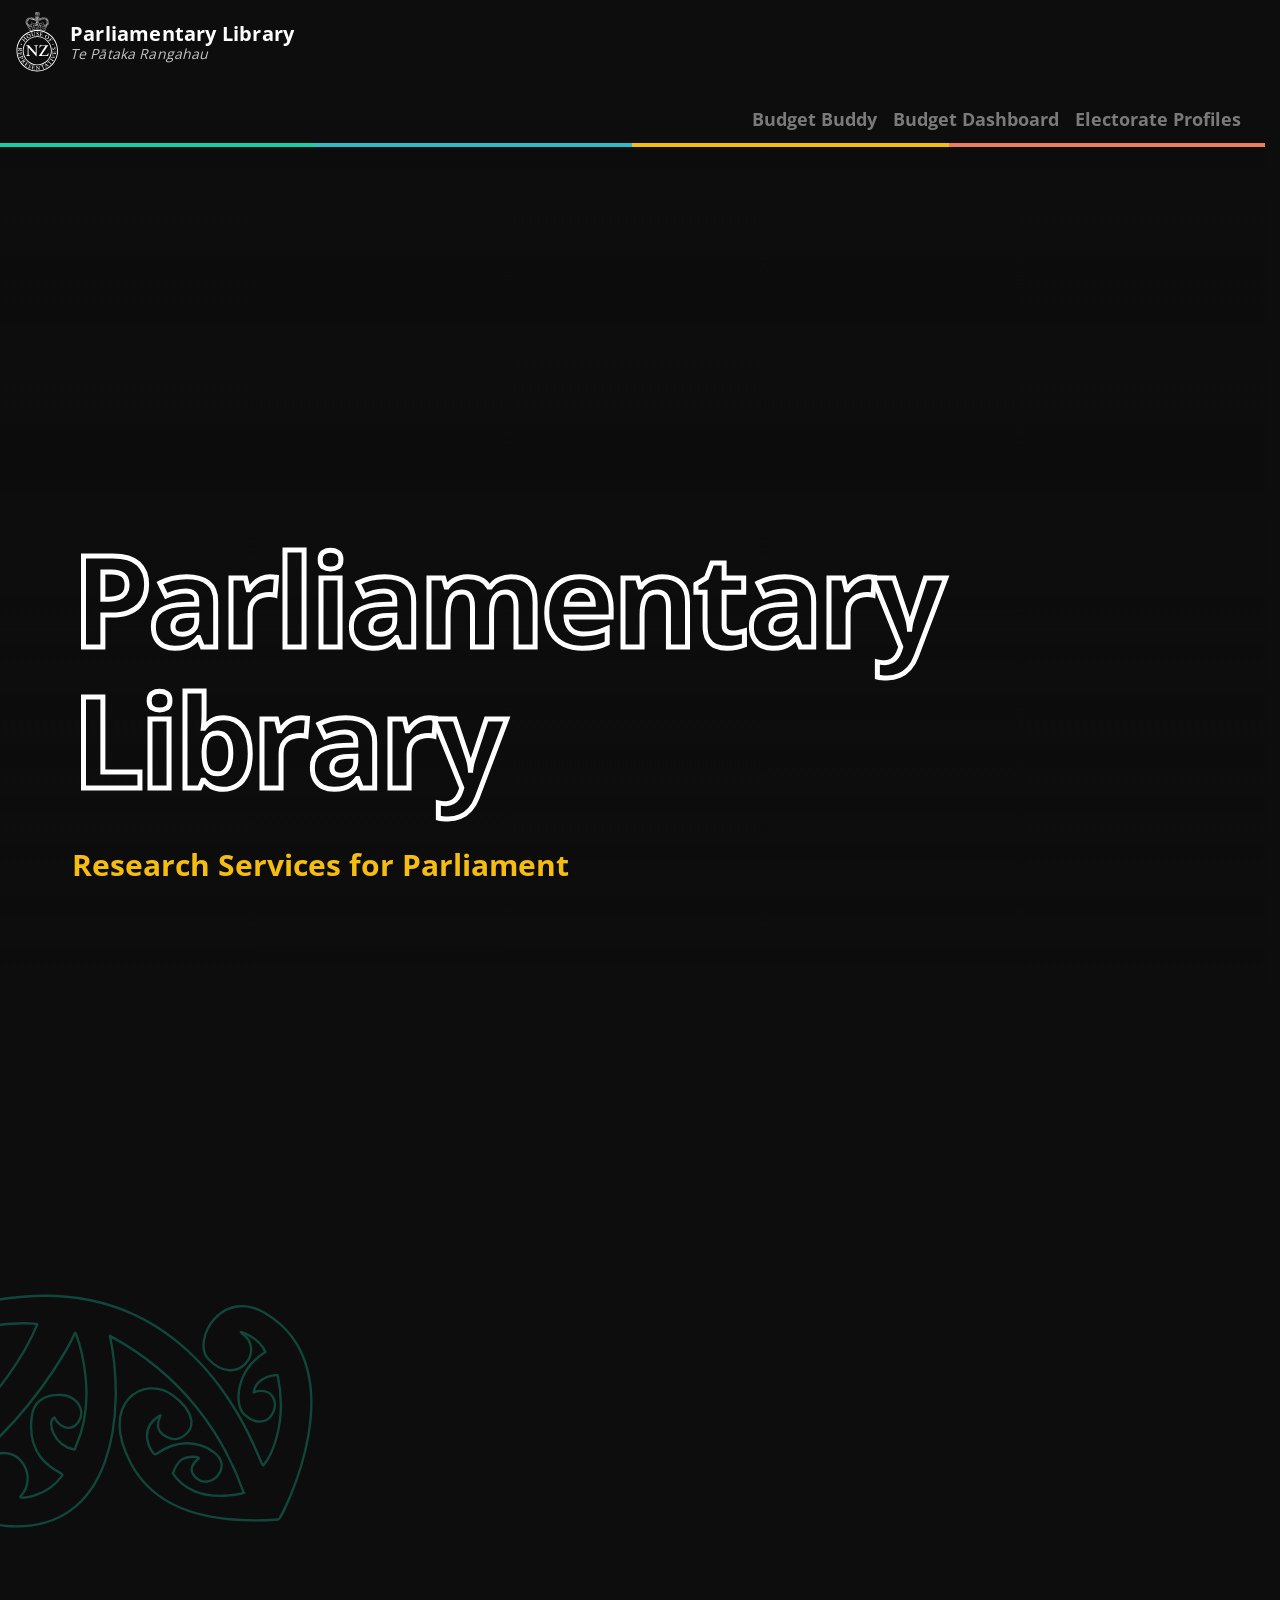
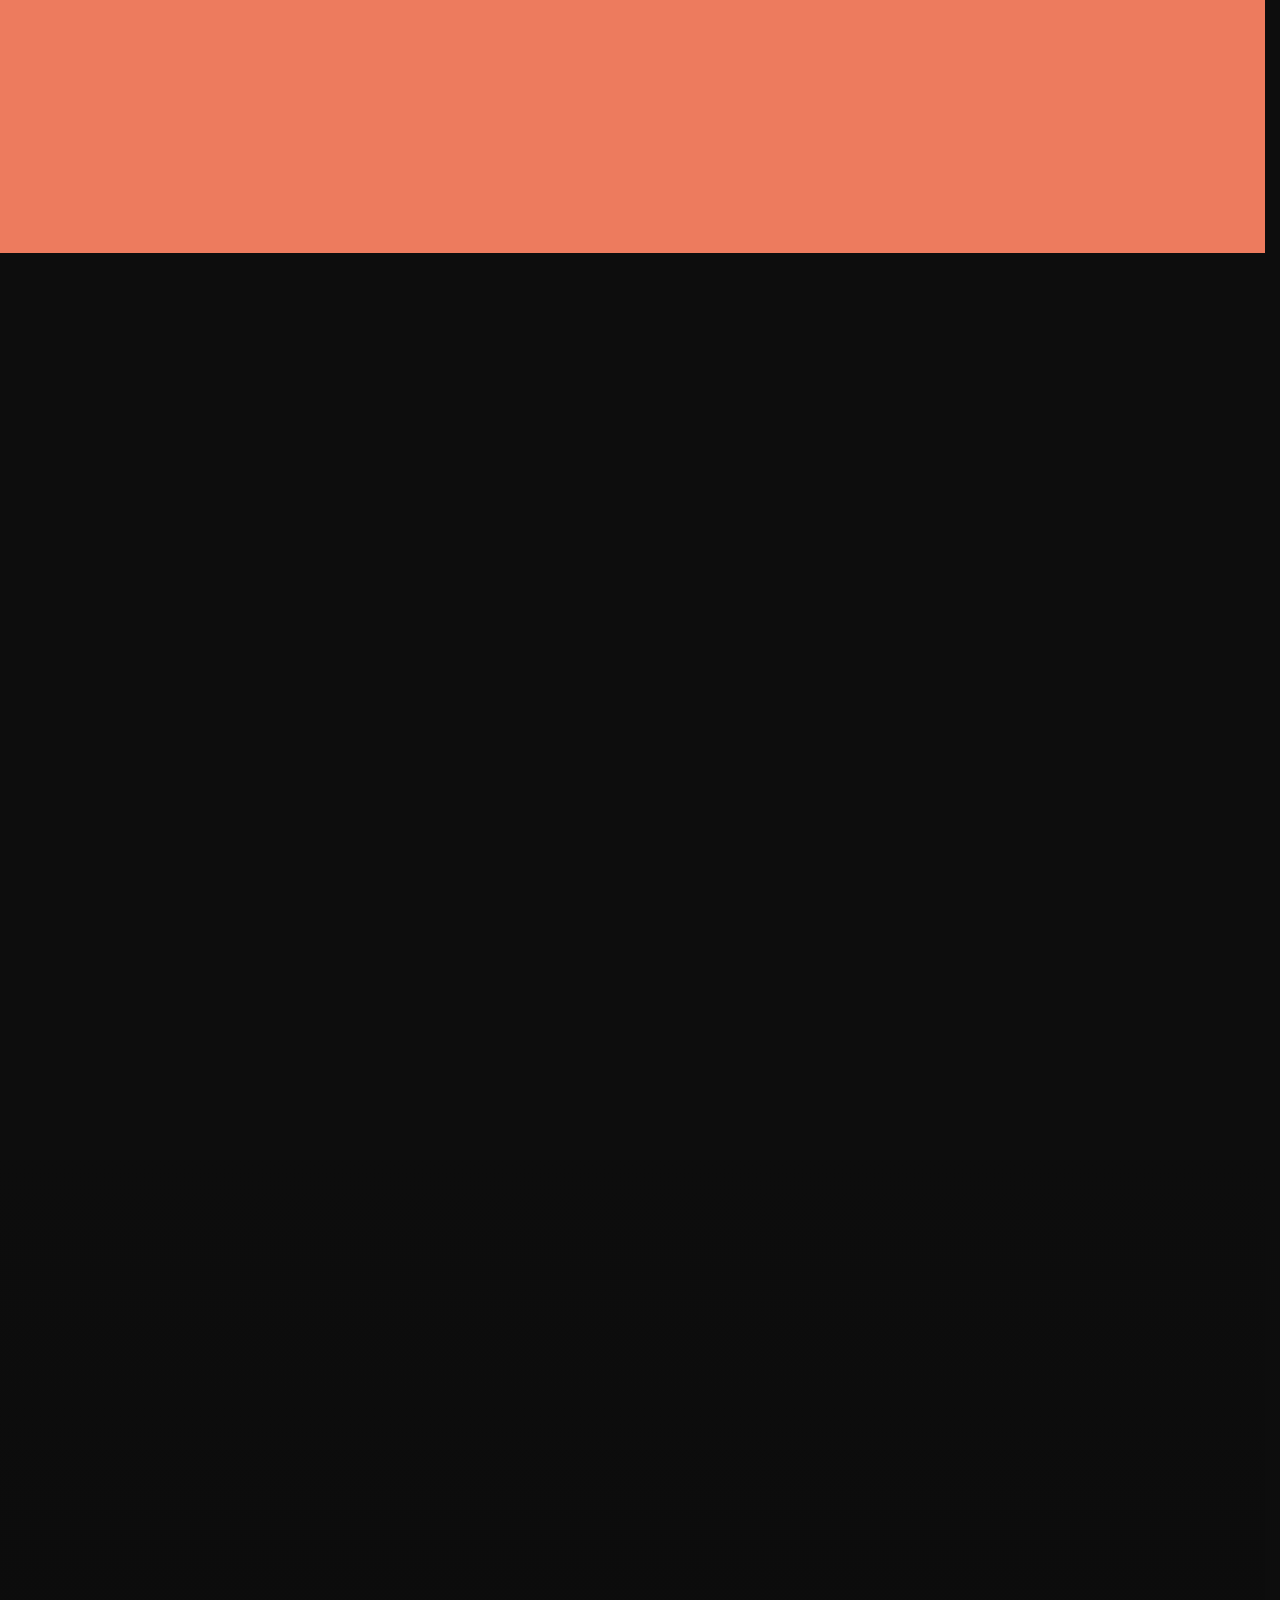
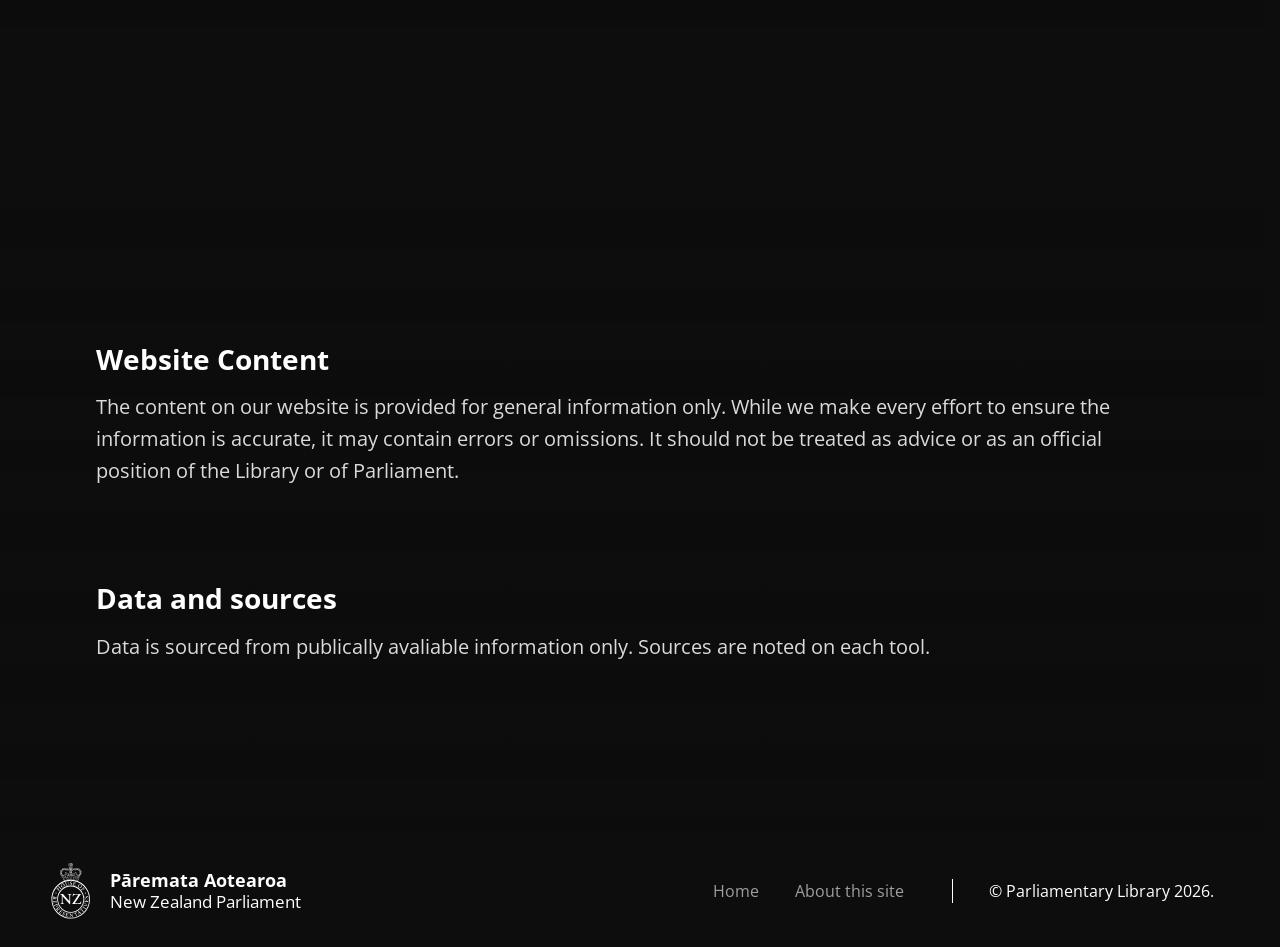
==== index.html @ 07d59f45 "Rename home.html to index.html" ====
<!DOCTYPE html>
<html lang="en">
<head>
  <meta charset="UTF-8">
  <meta name="viewport" content="width=device-width, initial-scale=1, viewport-fit=cover">
  <meta name="description" content="Home Page for the Parliamentary Library Website">
  <meta http-equiv="Content-Security-Policy"
        content=" default-src 'self';
                  img-src 'self' data: blob:;
                  style-src 'self';
                  script-src 'self';
                  object-src 'none';
                  base-uri 'self';
                  form-action 'none'">
  <title>Parliamentary Library Home</title>
  <link rel="stylesheet" href="css/font-awesome-all-min.css">
  <link rel="stylesheet" href="css/base.css">
  <link rel="stylesheet" href="css/electorate_profiles.css">
  <link rel="stylesheet" href="css/charts.css">
  <link rel="stylesheet" href="css/home.css">
</head>
<body>

<header class="site-header">
  <a class="header-left" href="index.html">
    <img src="assets/images/logo-nzp-white.svg" alt="Website Logo">
      <div class="header-brand-text">
        <span class="site-title">Parliamentary Library</span>
        <span class="site-sub-title">Te Pātaka Rangahau</span>
      </div>
  </a>

  <div class="header-panel">
<nav class="site-nav" id="top-nav" aria-label="Parliamentary Library tools">
  <button type="button" id="top-menu-btn" class="top-menu-btn" aria-expanded="false" aria-controls="top-menu-links">
    <span id="top-menu-current">Explore our tools</span>
    <i class="fa-solid fa-bars" aria-hidden="true"></i>
  </button>
  <div class="top-menu-links" id="top-menu-links">
    <a href="budget_buddy.html" class="nav-tab">Budget Buddy</a>
    <a href="budget_dashboard.html" class="nav-tab">Budget Dashboard</a>
    <a href="electorate_profiles.html" class="nav-tab">Electorate Profiles</a>
  </div>
</nav>
  </div>
</header>

<main>
  <section class="hero" id="hero-section">
    <div class="hero-background" id="hero-background"></div>
    <div class="hero-inner">
      <h1><span class="fill"><span>Parliamentary</span></span>
        <span class="fill"><span>Library</span></span></h1>
      <span class="sub">Research Services for Parliament</span>
    </div>
  </section>

  <section class="statement">
    <div class="koru-motif koru-motif-left" aria-hidden="true"></div>
    <p class="big" id="statement-text" data-fade>The Parliamentary Library is a working 
      library that provides research services for members of Parliament and parliamentary staff. 
      We also answer requests from the public for information on any aspect of Parliament.</p>
  </section>

  <section class="tools-intro" id="tools">
    <p class="lead" data-fade><span>We have created a pilot platform to share selected tools, 
                                    dashboards, maps and visualisations developed by the 
                                    Research Services Team.</span></p>
  </section>

  <div class="chapters">

    <section class="chapter accent-yellow">
      <div class="chapter-copy">
        <h2 class="chapter-title reveal">Budget<br>Dashboard</h2>
        <p class="chapter-description reveal">Explore the 2026-2027 Estimates of Appropriations, including spending by sector, individual appropriations, revenue sources, and multi-year financial trends.</p>
        <a class="chapter-link reveal" href="budget_dashboard.html">Visit page <span><i class="fa-solid fa-arrow-right-long"></i></span></a>
      </div>
      <div class="chapter-visual">
        <div class="visual-frame tilt-left-3">
          <div class="visual-tilt">
           <div class="photo-window tester-window" id="dashboard-window"></div>
            <p class="visual-caption">Estimates 2026–27</p>
            </div>
      </div>
      </section>

    <section class="chapter chapter accent-cyan">
      <div class="chapter-copy">
        <h2 class="chapter-title reveal">Budget<br>Buddy</h2>
        <p class="chapter-description reveal">A playful, interactive tool to see where the Government’s money comes from and how it is spent. </p>
        <p class="chapter-description reveal">Designed for exploration: play with the numbers to create your own Budget and 
                                              consider what it means for you. </p>
        <a class="chapter-link reveal" href="/budget_buddy.html">Visit page <span><i class="fa-solid fa-arrow-right-long"></i></span></a>
      </div>
            <div class="chapter-visual">
        <div class="visual-frame tilt-right-3" data-no-tilt>
          <div class="visual-tilt">
               <div class="photo-window budget-window">
              <span class="budget-label">Where every $100 goes:</span>
              <div class="budget-strip" id="budget-strip"></div>
              <p class="visual-caption">Budget Buddy: Spending at a glance</p>
            </div>
            
          </div>
        </div>
      </div>
    </section>

  <section class="chapter accent-coral">
      <div class="chapter-copy">
        <h2 class="chapter-title reveal">Electorate<br>Profiles</h2>
        <p class="chapter-description reveal">
         Want to learn more about the people, jobs, and lifestyles of your community?</p>
        <p class="chapter-description reveal"> Explore our electorate profiles for insights on the people, education, housing, work and 
          income of New Zealand’s seven Māori and 64 general electorates. All data is based on the 2023 Census. </p>
        <a class="chapter-link reveal" href="/electorate_profiles.html">Visit page <span><i class="fa-solid fa-arrow-right-long"></i></span></a>
      </div>
        <div class="chapter-visual">
        <div class="visual-frame tilt-left-2" data-no-tilt>
          <div class="visual-tilt">
            <div class="photo-window tester-window">
              <div class="stat-panel">
                  <h3 class="sr-only">Search for an Electorate...</h3>
                <div class="electorate-search" id="electorate-search-tester">
                  <div class="electorate-combobox" id="electorate-combobox-tester">
                    <input type="text" id="electorate-search-input-tester" class="electorate-search-input" role="combobox" aria-expanded="false" aria-autocomplete="list" aria-controls="electorate-options-list-tester" autocomplete="off" placeholder="Search general electorates…">
                    <button type="button" id="electorate-search-clear-tester" class="electorate-search-clear" aria-label="Clear search" tabindex="-1"><i class="fa-solid fa-xmark"></i></button>
                    <ul id="electorate-options-list-tester" class="electorate-options-list" role="listbox"></ul>
                  </div>
                </div>
                <br>
                <div class="stat-cards">
                  <article class="stat-card">
                    <h3 class="stat-title">Total population</h3>
                    <p class="stat-year">2023</p>
                    <p class="stat-value" data-stat="totalPopulation">–</p>
                    <p class="stat-unit">People</p>
                  </article>

                  <article class="stat-card">
                    <h3 class="stat-title">Gender status</h3>
                    <p class="stat-year">2023</p>
                    <p class="stat-value" data-stat="genderSplit">–</p>
                    <p class="stat-unit">Male / Female / Another Gender</p>
                  </article>

                  <article class="stat-card">
                    <h3 class="stat-title">Post School Qualification <br> (Level 1+)</h3>
                    <p class="stat-year">2023</p>
                    <p class="stat-value" data-stat="schoolOrHigher">–</p>
                    <p class="stat-unit">Aged 15+</p>
                  </article>
                  <article class="stat-card">
                    <h3 class="stat-title">Post School Qualification <br> (Level 4+)</h3>
                    <p class="stat-year">2023</p>
                    <p class="stat-value" data-stat="degreeOrHigher">–</p>
                    <p class="stat-unit">Aged 15+</p>
                  </article>
                </div>
                <p class="visual-caption" id="tester-caption">Demographic overview</p>
              </div>
              
            </div>
          </div>
        </div>
      </div>
    </section>

  </div>

  <section class="silhouette">
    <div class="library-silhouette" id="library-silhouette" aria-hidden="true"></div>
  </section>

  <section class="notice" id="about-site">
    <div class="note">
      <h2 class="reveal">About this site</h2>
      <br><br>
      <div class="note-columns">
        <div class="note-column reveal">
          <h3>Pilot initiative</h3>
          <p> This website is a pilot initiative of the Parliamentary Library Research Services Team, bringing together selected tools, dashboards, maps and data products.</p>
            <br>
          
          <p>Tools may be added, changed or removed as we learn what is most useful to our users. Have feedback? Let us know at <u><a href="mailto:parlinfo@parliament.govt.nz?subject=Parliament%20Library%20website%20feedback">parlinfo@parliament.govt.nz</a></u></p>
        </div>

            <div class="note-column">
        <h3>Website Content</h3>
        <p>The content on our website is provided for general information only. 
          While we make every effort to ensure the information is accurate, it may contain errors or omissions. 
          It should not be treated as advice or as an official position of the Library or of Parliament.   </p>
        </div>
        <div class="note-column">
          <h3>Data and sources</h3>
          <p>Data is sourced from publically avaliable information only. Sources are noted on each tool.</p>
        </div>
      </div>
    </div>
  </section>
</main>


<footer class="site-footer">
  <div class="site-footer-brand">
    <img src="assets/images/logo-nzp-white.svg" alt="">
    <div class="site-footer-brand-text">
      <span class="site-footer-brand-title">Pāremata Aotearoa</span>
      <span class="site-footer-brand-sub">New Zealand Parliament</span>
    </div>
  </div>
  <nav class="site-footer-nav" aria-label="Footer">
    <a href="index.html">Home</a>
    <a href="#about-site">About this site</a>
  </nav>
  <p class="site-footer-copyright">© Parliamentary Library 2026.</p>
</footer>
<script src="data/2023_combined_census_data.js"></script>
<script src="scripts/load_census_data.js"></script> 
    <script src="data/youth_budget_metadata.js" defer></script>
    <script src="data/PREFU_metadata.js" defer></script>
    <script src="data/budget_dashboard_metadata.js" defer></script>
    <script src="data/budget_data.js" defer></script>
<script src="scripts/shared_functions/utility_functions.js" defer></script>
<script src="scripts/shared_functions/csv_functions.js" defer></script>
<script src="scripts/shared_functions/treemap_creation.js" defer></script>
<script src="scripts/shared_functions/chart_creation.js" defer></script>
<script src="scripts/shared_functions/tooltips.js" defer></script>
<script src="scripts/shared_functions/budget_calculations.js" defer></script>
<script src="scripts/home.js" defer></script>
</body>
</html>
---- css/base.css ----
/*★★★★★★★★★★★★★★★★★★★★★★★★★★★★★★★★★★★★★
  SHARED DESIGN TOKENS - COLORS, FONTS, BORDERS, SPACING
 ★★★★★★★★★★★★★★★★★★★★★★★★★★★★★★★★★★★★★*/
:root {
  --cyan: #1bcba5;
  --cyan-dark: #0f705b;
  --cyan-light: #96e7d6;
  --blue: #2ebcc5;
  --blue-dark: #136166;
  --blue-light: #9fe0e4;
  --blue-pale:#beeaed;
  --yellow: #f5bc11;
  --yellow-dark: #876709;
  --yellow-light: #fae092;
  --coral: #ed7b5e;
  --coral-dark: #824434;
  --coral-light: #f7c2b5;
  --tint-filters: #eef8f9;

  --light: #ffffff;
  --dark: #0d0d0d;
  --grey-light: #f0f0f0;
  --grey-light-mid:#d6d6d6;
  --grey-mid: #acacac;
  --grey-dark: #757575;

  --error: #a03216;

  --font-sans: "Open Sans", Arial, sans-serif;
  --font-serif: Georgia, "Times New Roman", serif;
  --font-mono: "Courier Prime", monospace;

  --font-sans-heading-2: 3.75rem;
  --font-sans-heading-3: 3rem;
  --font-sans-heading-4: 2.125rem;
  --font-sans-heading-5: 1.5rem;
  --font-sans-heading-6: 1.25rem;
  --font-sans-body-large: 1rem;
  --font-sans-body-small: 0.875rem;
  --font-sans-caption: 0.75rem;

  --graph-font-size: 16px;

  --border-style: 1px solid rgba(13, 13, 13, 0.14);
  --border-style-strong: 1px solid rgba(13, 13, 13, 0.28);
  --parliament-gradient: linear-gradient(to right, var(--cyan) 0% 25%, var(--blue) 25% 50%, var(--yellow) 50% 75%, var(--coral) 75% 100%) 1;
  
  --gutter-padding: 16px;

  --silhouette-url: url("../images/library_silhouette.svg");
    
  box-sizing:border-box;
    padding-top:env(safe-area-inset-top,0px);
    padding-bottom:env(safe-area-inset-bottom,0px)
}

/*★★★★★★★★★★★★★★★★★★★★★★★★★★★★★★★★★★★★★
  FONTS
 ★★★★★★★★★★★★★★★★★★★★★★★★★★★★★★★★★★★★★*/
@font-face {
  font-family: 'Open Sans';
  font-style: normal;
  font-weight: 400;
  font-display: swap;
  src: url('../assets/fonts/open-sans-latin-400-normal.woff2') format('woff2');
  unicode-range:
    U+0000-00FF, U+0131, U+0152-0153, U+02BB-02BC, U+02C6, U+02DA, U+02DC, U+0304, U+0308, U+0329,
    U+2000-206F, U+20AC, U+2122, U+2191, U+2193, U+2212, U+2215, U+FEFF, U+FFFD;
}
@font-face {
  font-family: 'Open Sans';
  font-style: normal;
  font-weight: 400;
  font-display: swap;
  src: url('../assets/fonts/open-sans-latin-ext-400-normal.woff2') format('woff2');
  unicode-range:
    U+0100-02BA, U+02BD-02C5, U+02C7-02CC, U+02CE-02D7, U+02DD-02FF, U+1D00-1DBF, U+1E00-1E9F, U+1EF2-1EFF,
    U+2020, U+20A0-20AB, U+20AD-20C0, U+2113, U+2C60-2C7F, U+A720-A7FF;
}
@font-face {
  font-family: 'Open Sans';
  font-style: normal;
  font-weight: 700;
  font-display: swap;
  src: url('../assets/fonts/open-sans-latin-700-normal.woff2') format('woff2');
  unicode-range:
    U+0000-00FF, U+0131, U+0152-0153, U+02BB-02BC, U+02C6, U+02DA, U+02DC, U+0304, U+0308, U+0329,
    U+2000-206F, U+20AC, U+2122, U+2191, U+2193, U+2212, U+2215, U+FEFF, U+FFFD;
}
@font-face {
  font-family: 'Open Sans';
  font-style: normal;
  font-weight: 700;
  font-display: swap;
  src: url('../assets/fonts/open-sans-latin-ext-700-normal.woff2') format('woff2');
  unicode-range:
    U+0100-02BA, U+02BD-02C5, U+02C7-02CC, U+02CE-02D7, U+02DD-02FF, U+1D00-1DBF, U+1E00-1E9F, U+1EF2-1EFF,
    U+2020, U+20A0-20AB, U+20AD-20C0, U+2113, U+2C60-2C7F, U+A720-A7FF;
}


/*★★★★★★★★★★★★★★★★★★★★★★★★★★★★★★★★★★★★★
  BASE: RESETS, HTML, BODY, MAIN, H1, H2, H3, HIDDEN, FOCUS, TOOLTIPS
 ★★★★★★★★★★★★★★★★★★★★★★★★★★★★★★★★★★★★★*/
*,
*::before,
*::after {
  box-sizing: border-box;
}

html {
  -webkit-text-size-adjust: 100%;
  scroll-padding-top: 1rem;
  scrollbar-gutter: stable;
}

body {
  margin: 0;
  font-family: var(--font-sans);
  font-size: var(--font-sans-body-large);
  background: var(--light);
  color: var(--dark);
  line-height: 1.5;
  overflow-x: hidden;
  -webkit-font-smoothing: antialiased;
  display: flex;
  flex-direction: column;
  min-height: 100vh;
  min-height: 100dvh;
}


main {
  flex: 1 0 auto;
  padding-bottom: 120px;
  display: block;
}

h1 {
  font-size: var(--font-sans-heading-4);
  line-height: 1.25;
  margin: 0 0 0.75rem;
  font-weight: 700;
  max-width: 30ch;
}

h2 {
  font-size: var(--font-sans-heading-5);
  line-height: 1.33;
  margin: 0 0 0.75rem;
}
h3 {
  font-size: var(--font-sans-heading-6);
  line-height: 1.4;
  margin: 1.25rem 0 0.4rem;
}

p {
  margin: 0 0 0.75rem;
}
a {
  color: inherit;
  text-underline-offset: 0.15em;
}


:focus-visible {
  outline: 2px solid var(--blue-dark);
  outline-offset: 2px;
  box-shadow: 0 0 0 6px var(--light);
}

.wrap {
  max-width: 76rem;
  margin: 0 auto;
  padding: 0 var(--gutter-padding);
}

.tooltip {
  position: absolute;
  z-index: 50;
  max-width: 18rem;
  background: var(--dark);
  color: var(--light);
  font-size: var(--font-sans-body-small);
  line-height: 1.35;
  padding: 0.4rem 0.6rem;
  pointer-events: none;
}

.is-hidden { 
  display: none; 
}

[hidden] {
  display: none !important;
}


/*★★★★★★★★★★★★★★★★★★★★★★★★★★★★★★★★★★★★★
  SITE HEADER, LOGO, TITLE, TOP NAV 
 ★★★★★★★★★★★★★★★★★★★★★★★★★★★★★★★★★★★★★*/
.site-header {
  position: sticky;
  top: 0;
  z-index: 1000;
  display: flex;
  align-items: center;
  justify-content: space-between;
  flex-wrap: wrap;
  gap: 10px;
  padding:16px 16px;
  background: var(--dark);
  border-bottom: 4px solid transparent;
  border-image: var(--parliament-gradient) 1;
}


.header-left {
  display: flex;
  align-items: center;
  gap: 16px;
}

.header-panel {
  display: flex;
  flex-direction: column;
  align-items: flex-end;
  align-self: flex-end;
  gap: 0px;
}

.header-brand {
  display: flex;
  align-items: center;
  gap: 10px;
}

.header-brand-text {
  display: flex;
  flex-direction: column;
  line-height: 1.2;
}

.header-panel .header-brand-text {
  text-align: right;
}

.site-header img {
  display: block;
  max-height: 60px;
  width: auto;
  padding-right: 0;
}

.site-title {
  font-family: var(--font-sans);
  font-size: 20px;
  font-weight: 700;
  letter-spacing: 0.01em;
  color: var(--light);
}

.site-sub-title {
  font-family: var(--font-sans);
  font-size: 16px;
  font-weight: 400;
  font-style: italic;
  letter-spacing: 0.01em;
  color: var(--light);
  opacity: 0.75;
}

/* Scope the main navigation rules to the header */
.site-header .site-nav {
  display: flex;
  justify-content: flex-end;
  padding-top: 4px;
}


.site-nav ul {
  display: flex;
  flex-wrap: wrap;
  justify-content: flex-end;
  gap: 2px;
  margin: 0;
  padding: 0;
  list-style: none;
}

.site-nav button {
  appearance: none;
  font: inherit;
  cursor: pointer;
}


.site-header .site-nav :is(a, button) {
  display: inline-block;
  padding: 6px 10px;
  color: rgba(255, 255, 255, 0.45);
  background: transparent;
  border: 0;
  border-bottom: 4px solid transparent;
  text-decoration: none;
  font-size: var(--font-sans-heading-6);
  font-weight: 700;
  white-space: nowrap;
}


.site-header .site-nav :is(a, button):hover {
  color: var(--light);
  background-color: rgba(255, 255, 255, 0.05);
}

.site-header .site-nav :is(a, button).is-active {
  color: var(--light);
  background-color: var(--dark);
}

.site-nav :is(a, button)[aria-current],
.site-nav :is(a, button).active,
.site-nav :is(a, button).is-active,
.site-nav li.active > :is(a, button),
.site-nav li.is-active > :is(a, button) {
  position: relative;
  z-index: 1;
  overflow: visible;
  color: var(--light);
  background-color: var(--dark);
  border-bottom: 0;
}
.site-nav :is(a, button)[aria-current]::after,
.site-nav :is(a, button).active::after,
.site-nav :is(a, button).is-active::after,
.site-nav li.active > :is(a, button)::after,
.site-nav li.is-active > :is(a, button)::after {
  content: "";
  position: absolute;
  right: 0;
  bottom: -4px;
  left: 0;
  height: 4px;
  background-color: var(--dark);
}

.sub-header :is(a, button)[aria-current="page"]::after,
.sub-header :is(a, button).active::after,
.sub-header :is(a, button).is-active::after,
.sub-header li.active > :is(a, button)::after,
.sub-header li.is-active > :is(a, button)::after {
  content: "";
  position: absolute;
  right: 0;
  bottom: 0;
  left: 0;
  height: 4px;
  background: var(--parliament-gradient);
}




@media (prefers-reduced-motion: reduce) {
  .site-nav .nav-tab {
    transition: none;
  }
}

/*★★★★★★★★★★★★★★★★★★★★★★★★★★★★★★★★★★★★★
  TOP NAV - MOBILE MENU CONTROL
 ★★★★★★★★★★★★★★★★★★★★★★★★★★★★★★★★★★★★★*/
.menu-btn {
  display: none;
}

.top-menu-btn {
  display: none;
}

.top-menu-links {
  display: contents;
}

.site-header #top-nav .top-menu-btn {
  display: none;
}

/*★★★★★★★★★★★★★★★★★★★★★★★★★★★★★★★★★★★★★
  PAGE SUB-NAV - PERSISTENT SECONDARY NAVIGATION
 ★★★★★★★★★★★★★★★★★★★★★★★★★★★★★★★★★★★★★*/
.sub-header {
  position: sticky;
  top: var(--site-header-height, 117px);
  z-index: 1000;
  display: flex;
  justify-content: flex-end;
  width: 100%;
  padding: 0 20px;
  background-color: var(--dark);
  color: var(--light);
}

.sub-header ul {
  display: flex;
  flex-wrap: nowrap;
  justify-content: flex-end;
  gap: 2px;
  width: auto;
  margin: 0;
  padding: 0;
  list-style: none;
}

.sub-header li {
  flex: 0 0 auto;
}

.sub-header li > :is(a, button) {
  display: block;
  padding: 11px 13px 12px;
  color: rgba(255, 255, 255, 0.6);
  background: transparent;
  font-size: var(--font-sans-heading-6);
  font-family: var(--font-sans);
  border: 0;
  border-bottom: 4px solid transparent;
  text-align: left;
  text-decoration: none;
  white-space: nowrap;
}

.sub-header li > :is(a, button):hover {
  color: var(--light);
  background-color: rgba(255, 255, 255, 0.05);
}

.sub-header :is(a, button)[aria-current],
.sub-header :is(a, button).active,
.sub-header :is(a, button).is-active,
.sub-header li.active > :is(a, button),
.sub-header li.is-active > :is(a, button) {
  color: var(--light);
  /* background-color: rgba(255, 255, 255, 0.12); */
  border-bottom: 4px solid transparent;
  border-image: var(--parliament-gradient) 1;
}

.sub-header .site-nav a {
  color: rgba(255, 255, 255, 0.45);
  background: transparent;
}

.sub-header .site-nav a:hover {
  color: rgba(255, 255, 255, 0.75);
}

.sub-header .site-nav a[aria-current="page"],
.sub-header .site-nav a.active,
.sub-header .site-nav a.is-active {
  color: var(--light);
}

@media (prefers-reduced-motion: reduce) {
  .site-nav :is(a, button) {
    transition: none;
  }
}

/*★★★★★★★★★★★★★★★★★★★★★★★★★★★★★★★★★★★★★
  PAGE SUB-NAV - FULL ROW OR CONDENSED MENU
  utility_functions.js adds is-condensed when the tabs do not fit.
  !important is used so older page-specific rules cannot hide the nav.
 ★★★★★★★★★★★★★★★★★★★★★★★★★★★★★★★★★★★★★*/

/* Full row: tabs always visible, no menu button */
.sub-header:not(.is-condensed) #site-nav {
  display: block !important;
}

.sub-header:not(.is-condensed) .menu-btn {
  display: none !important;
}

/* Condensed: button visible, tab list hidden until opened */
.sub-header.is-condensed .menu-btn {
  display: flex !important;
  justify-content: space-between;
  align-items: center;
  width: 100%;
  padding: 0.9rem var(--gutter-padding);
  background: var(--dark);
  color: var(--light);
  border: 0;
  border-radius: 0;
  font: inherit;
  font-size: 1.1rem;
  cursor: pointer;
}

.sub-header.is-condensed #site-nav {
  display: none !important;
  width: 100%;
}

.sub-header.is-condensed #site-nav.open,
.sub-header.is-condensed #site-nav.is-open {
  display: block !important;
}

.sub-header.is-condensed #site-nav ul {
  flex-direction: column;
  align-items: stretch;
  padding-bottom: 0.5rem;
}

.sub-header.is-condensed #site-nav li > a {
  padding: 14px var(--gutter-padding);
  font-size: 16px;
}

.sub-header.is-condensed .header-inner {
  padding: 0;
}

/* Full row between phone and large desktop: centre the tabs */
@media (min-width: 641px) and (max-width: 1366px) {
  .sub-header:not(.is-condensed) .header-inner {
    justify-content: center;
  }

  .sub-header:not(.is-condensed) #site-nav ul {
    justify-content: center;
  }
}


/*★★★★★★★★★★★★★★★★★★★★★★★★★★★★★★★★★★★★★
  PAGE HEADER - TITLE AND INTRO TEXT BELOW THE NAVIGATION
★★★★★★★★★★★★★★★★★★★★★★★★★★★★★★★★★★★★★*/
.header-inner {
  display: flex;
  align-items: center;
  justify-content: space-between;
  flex-wrap: wrap;
  gap: 0.5rem 1rem;
  min-height: 84px;
}

.page-header {
  background-color: var(--dark);
  color: var(--light);
  width: 100%;
  padding: 30px 20% 30px;
  margin-top: -30px;
}

/* image as home button */
.header-left {
  text-decoration: none;
  color: inherit;
}

.lede {
  font-size: var(--font-sans-heading-6);
  line-height: 1.6;
  color: var(--grey-dark);
}



/*★★★★★★★★★★★★★★★★★★★★★★★★★★★★★★★★★★★★★
  PAGE CONTENT DIVS AND LAYOUT
 ★★★★★★★★★★★★★★★★★★★★★★★★★★★★★★★★★★★★★*/
.page-content {
  width: 100%;
  max-width: 1040px;
  margin: 0 auto;
  padding: 36px 24px 72px;
}

.sr-only {
  position: static;
  width: auto;
  height: auto;
  overflow: visible;
  clip: auto;
  display: block;
  font-size: 16px;
  font-weight: 700;
  color: var(--dark);
  margin-bottom: 6px;
}

/*★★★★★★★★★★★★★★★★★★★★★★★★★★★★★★★★★★★★★
  LEFT SIDE NAVIGATION- USED ON BUDGET GLOSSARY, & ELECTORATE PROFILES
 ★★★★★★★★★★★★★★★★★★★★★★★★★★★★★★★★★★★★★*/
/* Sidebar tab nav (Demographics / Household / Work) */
.information-nav {
  display: flex;
  flex-direction: column;
  align-items: stretch;
  gap: 16px;
  flex: 0 0 220px;
  padding-top: 80px;
  position: sticky;
  top: var(--sticky-stack-height, 165px);
}

.information-nav a.nav-tab {
  display: block;
  text-decoration: none;
}

.information-nav .nav-tab {
  font-family: var(--font-sans);
  font-size: 18px;
  font-weight: 700;
  color: var(--grey-dark);
  background: none;
  border: none;
  border-left: 3px solid transparent;
  text-align: left;
  padding: 10px 14px 10px 18px;
  cursor: pointer;
  transition: color 0.15s ease, border-color 0.15s ease, background-color 0.15s ease;
}

.information-nav .nav-tab:hover {
  color: var(--dark);
  background: rgba(27, 203, 165, 0.08);
}

.information-nav .nav-tab.is-active {
  color: var(--dark);
  border-left-color: var(--cyan);
  background: rgba(27, 203, 165, 0.08);
}

@media (prefers-reduced-motion: reduce) {
  .information-nav .nav-tab {
    transition: none;
  }
}


/*★★★★★★★★★★★★★★★★★★★★★★★★★★★★★★★★★★★★★
   BUTTONS 
 ★★★★★★★★★★★★★★★★★★★★★★★★★★★★★★★★★★★★★*/
button,input {
  font: inherit;
  color: inherit;
}

.btn, .btn-small, .btn-step, .btn-pm {
  display: inline-flex;
  align-items: center;
  justify-content: center;
  gap: 0.4rem;
  border: 2px solid var(--dark);
  border-radius: 0;
  background: var(--light);
  color: var(--dark);
  font-weight: 700;
  text-decoration: none;
  cursor: pointer;
  user-select: none;
  -webkit-user-select: none;
}

.btn {
  min-height: 44px;
  padding: 0.5rem 1.1rem;
}
.btn-small {
  min-height: 36px;
  padding: 0.25rem 0.75rem;
  font-size: var(--font-sans-body-small);
}
.item-action-bar #close {
  margin-left: auto;
}

#close, #copylink {
  min-height: 44px;
  gap: 0.75rem;
}


#close.btn-small, #copylink.btn-small {
  background: var(--dark);
  color: var(--light);
}

#close.btn-small:hover, #copylink.btn-small:hover {
  background: var(--c);
}

.btn-primary {
  background: var(--dark);
  color: var(--light);
}
.btn:hover, .btn-small:hover, .btn-step:hover, .btn-pm:hover {
  background: #f7f7f7;
}

.btn-primary:hover {
  background: var(--dark);
}

.btn-step {
  min-height: 52px;
  min-width: 7.5rem;
  padding: 0.5rem 1rem;
  font-size: var(--font-sans-body-large);
  touch-action: manipulation;
}

.btn-pm {
  width: 42px;
  height: 42px;
  font-size: 1.15rem;
  touch-action: manipulation;
}
.btn-pm + .btn-pm {
  border-left-width: 0;
}
button:disabled {
  opacity: 0.4;
  cursor: not-allowed;
}
.button-row {
  display: flex;
  flex-wrap: wrap;
  gap: 0.5rem;
}
.link-btn {
  border: 0;
  background: none;
  padding: 0.2rem 0;
  text-align: left;
  text-decoration: underline;
  cursor: pointer;
  min-height: 32px;
}

.seg {
  display: inline-block;
  margin-right: 1.5rem;
  border: 0;
  padding: 0;
}
.seg label {
  display: inline-block;
  margin: 0;
}
.seg label + label {
  margin-left: 0.35rem;
}
.seg input {
  position: absolute;
  opacity: 0;
  width: 1px;
  height: 1px;
}
.seg span {
  display: inline-block;
  border: 2px solid var(--dark);
  padding: 0.4rem 0.8rem;
  font-weight: 700;
  background: var(--light);
  cursor: pointer;
  min-height: 40px;
}
.seg input:checked + span {
  background: var(--dark);
  color: var(--light);
}
.seg input:focus-visible + span {
  outline: 3px solid var(--dark);
  outline-offset: 2px;
}
.seg-small {
  margin-right: 0;
}
.seg-small span {
  min-height: 34px;
  padding: 0.3rem 0.65rem;
  font-size: var(--font-sans-body-small);
}
.seg-dark span {
  background: transparent;
  color: var(--light);
  border-color: var(--light);
}
.seg-dark input:checked + span {
  background: var(--light);
  color: var(--dark);
}
.seg-dark input:focus-visible + span {
  outline-color: var(--light);
}

/*★★★★★★★★★★★★★★★★★★★★★★★★★★★★★★★★★★★★★
   FILTERS
★★★★★★★★★★★★★★★★★★★★★★★★★★★★★★★★★★★★★*/
.filters {
  align-items: end;
  background: var(--tint-filters);
  border-top: 4px solid var(--blue-dark);
  padding: 1rem;
  margin-bottom: 1rem;
  font-size: var(--font-sans-body-small);
  font-weight: 700;
}
.filters .filter-wide {
  grid-column: span 2;
}
.filters input,
.filters select {
  font-weight: 400;
  font-size: var(--font-sans-body-large);
}
.filters .check {
  min-height: 44px;
}

.filters .seg legend {
  float: none;
  width: 100%;
  margin: 0 0 0.25rem;
}
.filter-actions {
  display: flex;
  align-items: center;
  min-height: 44px;
}


/*★★★★★★★★★★★★★★★★★★★★★★★★★★★★★★★★★★★★★
   MULTI COLOUR CARD LIKE STATISTCS 
 ★★★★★★★★★★★★★★★★★★★★★★★★★★★★★★★★★★★★★*/
.stat-panel.is-hidden {
  display: none;
}

.stat-cards {
  display: grid;
  grid-template-columns: repeat(4, 1fr);
  gap: 0;
  margin-bottom: 36px;
}

.stat-card {
  position: relative;
  display: flex;
  flex-direction: column;
  background: var(--light);
  border-top: 3px solid var(--cyan);
  border-bottom: 3px solid var(--cyan);
  padding: 18px 20px;
}

/* Cycle stat-card accent colour every 4 cards */
.stat-cards .stat-card:nth-child(4n + 2) {
  border-top-color: var(--blue);
  border-bottom-color: var(--blue);
}

.stat-cards .stat-card:nth-child(4n + 3) {
  border-top-color: var(--yellow);
  border-bottom-color: var(--yellow);
}

.stat-cards .stat-card:nth-child(4n + 4) {
  border-top-color: var(--coral);
  border-bottom-color: var(--coral);
}

.stat-title {
  margin: 0;
  font-family: var(--font-sans);
  font-size: 18px;
  font-weight: 700;
  letter-spacing: 0.01em;
  line-height: 1.35;
}

.stat-year {
  display: block;
  margin: 6px 0 14px;
  font-size: 14px;
  font-weight: 600;
  letter-spacing: 0.08em;
  text-transform: uppercase;
  color: var(--grey-dark);
}

.stat-value {
  margin: auto 0 0;
  font-family: var(--font-mono);
  font-size: 30px;
  font-weight: 700;
  color: var(--dark);
  font-variant-numeric: lining-nums;
}

.stat-unit {
  margin: 4px 0 0;
  font-size: 14px;
  font-family: var(--font-sans);
  letter-spacing: 0.03em;
  color: var(--grey-dark);
  min-height: 2lh;
}

/*★★★★★★★★★★★★★★★★★★★★★★★★★★★★★★★★★★★★★
  POPUP
 ★★★★★★★★★★★★★★★★★★★★★★★★★★★★★★★★★★★★★*/
dialog#pop {
  width: min(36rem, calc(100% - 2 * var(--gutter-padding)));
  max-height: 86vh;
  padding: 0;
  border: 2px solid var(--dark);
  border-top: 6px solid var(--c, var(--dark));
  border-radius: 0;
  background: var(--light);
  color: var(--dark);
}
dialog#pop::backdrop {
  background: rgba(13, 13, 13, 0.55);
}
.pop-inner {
  padding: 1.25rem 1.4rem 1.4rem;
  overflow: auto;
  max-height: calc(86vh - 8px);
}
.pop-head {
  display: flex;
  justify-content: space-between;
  align-items: flex-start;
  gap: 1rem;
  margin-bottom: 0.75rem;
}
.pop-head h2 {
  margin: 0;
}
.pop-kicker {
  margin: 0 0 0.15rem;
  font-size: var(--font-sans-body-small);
  font-weight: 700;
  color: var(--grey-dark);
}
.pop-kicker:empty {
  display: none;
}
.pop-body ul {
  padding-left: 1.2rem;
}
.pop-facts {
  display: grid;
  grid-template-columns: repeat(3, 1fr);
  border: 1px solid var(--grey-light-mid);
  margin: 0.75rem 0 1rem;
}
.pop-facts > div {
  padding: 0.5rem 0.65rem;
  border-left: 1px solid var(--grey-light-mid);
}
.pop-facts > div:first-child {
  border-left: 0;
}
.pop-facts span {
  display: block;
  font-size: var(--font-sans-caption);
  color: var(--grey-dark);
  font-weight: 700;
}
.pop-facts strong {
  font-size: var(--font-sans-heading-6);
}
.pop-actions {
  display: flex;
  flex-wrap: wrap;
  gap: 0.5rem;
  margin-top: 1rem;
}
.pop-actions:empty {
  display: none;
}
.pop-steps {
  padding-left: 1.3rem;
}
.pop-steps li {
  margin-bottom: 0.5rem;
}
.share-url input {
  max-width: none;
  font-size: var(--font-sans-body-small);
}
.pop-change-list {
  list-style: none;
  padding: 0;
  margin: 0 0 1rem;
}
.pop-change-list li {
  display: flex;
  justify-content: space-between;
  gap: 1rem;
  padding: 0.4rem 0;
  border-bottom: 1px solid var(--grey-light-mid);
  max-width: none;
}
.pop-change-list li span:last-child {
  font-variant-numeric: tabular-nums;
  white-space: nowrap;
  font-weight: 700;
}

.source {
  font-size: var(--font-sans-body-small);
  color: var(--grey-dark);
  margin: 0.75rem 0 0;
}

dialog#pop[open] {
  animation: popIn 0.22s ease-out;
}
dialog#pop[open]::backdrop {
  animation: fadeIn 0.22s ease-out;
}
@keyframes popIn {
  from {
    opacity: 0;
    transform: translateY(10px) scale(0.98);
  }
}

/*popup button look*/
.info {
  display: inline-grid;
  place-items: center;
  width: 1.35rem;
  height: 1.35rem;
  padding: 0;
  border: 2px solid var(--dark);
  border-radius: 0;
  background: var(--light);
  font: 700 0.75rem/1 var(--font-sans);
  cursor: pointer;
  vertical-align: 0.1em;
  margin-left: 0.2rem;
}
.info:hover {
  background: var(--blue-pale);
}





/*★★★★★★★★★★★★★★★★★★★★★★★★★★★★★★★★★★★★★
  FOOTER
 ★★★★★★★★★★★★★★★★★★★★★★★★★★★★★★★★★★★★★*/
.footer-silhouette {
  height: 120px;
  margin-bottom: -1px;
  background: var(--dark);
  -webkit-mask: var(--silhouette-url) center bottom / 100% 100% no-repeat;
  mask: var(--silhouette-url) center bottom / 100% 100% no-repeat;
  pointer-events: none;
}

.footer-silhouette-overlay {
  position: relative;
  z-index: 2;
  margin-top: -120px;
}

footer.site-footer {
  display: flex;
  align-items: center;
  justify-content: space-between;
  flex-wrap: wrap;
  gap: 24px 48px;
  padding: 28px clamp(24px, 4vw, 56px);
  background: var(--dark);
  color: var(--light);
  text-align: left;
}

.site-footer-brand {
  display: flex;
  align-items: center;
  gap: 20px;
}

.site-footer-brand img {
  height: 56px;
  width: auto;
}

.site-footer-brand-text {
  display: flex;
  flex-direction: column;
  line-height: 1.25;
}

.site-footer-brand-title {
  font-size: 18px;
  font-weight: 700;
}

.site-footer-brand-sub {
  font-size: 17px;
}

.site-footer-nav {
  display: flex;
  flex-wrap: wrap;
  gap: 8px 36px;
  margin-left: auto;
}

.site-footer-nav a {
  color: rgba(255, 255, 255, 0.6);
  font-size: 16px;
  text-decoration: none;
  transition: color 0.2s ease;
}

.site-footer-nav a:hover,
.site-footer-nav a:focus-visible {
  color: var(--light);
}

.site-footer-copyright {
  margin: 0;
  padding-left: 36px;
  border-left: 1px solid var(--light);
  font-size: 16px;
}

.footer-silhouette,
footer.site-footer {
  flex-shrink: 0;
}


/*★★★★★★★★★★★★★★★★★★★★★★★★★★★★★★★★★★★★★
   RESPONSIVE OVERRIDES
 ★★★★★★★★★★★★★★★★★★★★★★★★★★★★★★★★★★★★★*/
 /*PHONE VIEW, tested on */
@media (max-width: 640px) {

  .page-content {
    max-width: 640px;
    padding: 24px 16px 56px;
  }

  .site-header {
    padding: 12px 16px 0;
    gap: 8px 12px;
  }

  .header-panel {
    display: contents;
  }

  .site-header img {
    max-height: 40px;
    padding-right: 0;
  }

  .site-title {
    font-size: 12px;
  }

  .site-sub-title {
    font-size: 10.5px;
  }

  .site-header .site-nav {
    flex: 0 0 100%;
    justify-content: center;
    padding-top: 0;
  }

  .site-header .site-nav :is(a, button) {
    padding: 6px 8px;
    font-size: 14px;
  }

    .site-header {
    z-index: 1001;
  }

  .site-header #top-nav {
    position: relative;
  }

  .site-header #top-nav .top-menu-btn {
    display: flex;
    justify-content: space-between;
    align-items: center;
    width: 100%;
    min-height: 37px;
    padding: 0 12px;
    background: var(--dark);
    color: var(--light);
    border: 0;
    border-radius: 0;
    font-size: 1rem;
    font-weight: 700;
  }

  .site-header #top-nav .top-menu-btn[aria-expanded="true"] {
    background: var(--coral);
    color: var(--dark);
  }

    .site-header #top-nav .top-menu-btn i {
    transition: transform 0.2s ease;
  }

  .site-header #top-nav .top-menu-links {
    display: none;
    position: absolute;
    top: 100%;
    left: -16px;
    right: -16px;
    z-index: 5;
    background: var(--dark);
  } 

  .site-header #top-nav.open .top-menu-links {
    display: block;
  }

  .site-header #top-nav a {
    display: block;
    padding: 14px 16px;
    border-left: 6px solid var(--cyan);
    border-bottom: 1px solid rgba(255, 255, 255, 0.15);
    background: var(--dark);
    color: var(--light);
    font-size: 1.1rem;
    white-space: normal;
  }

  .site-header #top-nav a:nth-child(2) {
    border-left-color: var(--blue);
  }

  .site-header #top-nav a:nth-child(3) {
    border-left-color: var(--yellow);
  }

  .site-header #top-nav a.is-active {
    background: var(--light);
    color: var(--dark);
  }

  .site-header #top-nav a::after {
    display: none;
  }


    .sub-header {
    padding: 0;
    border-bottom: 1px solid rgba(255, 255, 255, 0.15);
  }

  .sub-header .header-inner {
    width: 100%;
    min-height: 0;
    padding: 0;
  }

  footer.site-footer {
    flex-direction: column;
    align-items: center;
    justify-content: center;
    gap: 20px;
    padding: 28px 24px;
    text-align: center;
  }

  .site-footer-brand {
    justify-content: center;
    gap: 14px;
    text-align: left;
  }

  .site-footer-brand img {
    height: 48px;
  }

  .site-footer-nav {
    justify-content: center;
    gap: 8px 28px;
    margin-left: 0;
  }

  .site-footer-copyright {
    width: 100%;
    max-width: 320px;
    padding: 16px 0 0;
    border-left: 0;
    border-top: 1px solid rgba(255, 255, 255, 0.25);
    text-align: center;
  }

   /* Two stat cards per row, each with a full coloured border */
  .stat-cards {
    grid-template-columns: repeat(2, 1fr);
    gap: 20px;
  }

  .stat-value {
    font-size: 20px;
  }

  .stat-card {
    border-top: 3px solid var(--cyan);
    border-bottom: 3px solid var(--cyan);
    border-left: 3px solid var(--cyan);
    border-right: 3px solid var(--cyan);
  }

  .stat-cards .stat-card:nth-child(4n + 2) {
    border-top-color: var(--blue);
    border-right-color: var(--blue);
    border-left-color: var(--blue);
    border-bottom-color: var(--blue);
  }

  .stat-cards .stat-card:nth-child(4n + 3) {
    border-top-color: var(--yellow);
    border-bottom-color: var(--yellow);
    border-left-color: var(--yellow);
    border-right-color: var(--yellow);
  }

  .stat-cards .stat-card:nth-child(4n + 4) {
    border-top-color: var(--coral);
    border-bottom-color: var(--coral);
    border-left-color: var(--coral);
    border-right-color: var(--coral);
  }

    .information-nav {
    position: static;
    flex-direction: column;
    flex: 0 0 auto;
    width: 100%;
    padding-top: 0;
    margin-left: 0;
    gap: 0;
  }

  .information-nav .nav-tab {
    width: 100%;
    text-align: left;
    font-size: 16px;
    padding: 12px 16px;
    border-left: 3px solid transparent;
    border-bottom: var(--border-style);
  }

  .information-nav .nav-tab.is-active {
    border-left-color: var(--cyan);
    background: rgba(27, 203, 165, 0.08);
  }
}

/* SMALLER DESKTOP VIEW, tested on 1024 x 600 */
@media (min-width: 641px) and (max-width: 1366px) {
   .site-header {
    padding: 12px 16px 0;
    gap: 8px 12px;
  }

  .header-panel {
    display: contents;
  }

    .header-left {
    padding-bottom: 20px;
    gap: 12px;
  }

   .site-header img {
    max-height: 60px;
    padding-right: 0;
  }

    .site-title {
    font-size: 20px;
  }

  .site-sub-title {
    font-size: 14px;
  }

   .site-header .site-nav {
    flex: 0 0 100%;
    justify-content: flex-end;
    padding-top: 0;
  }
  
  .site-header .site-nav :is(a, button) {
    padding: 6px 8px;
    font-size: 18px;
  }

  .sub-header {
    padding: 0;
    border-bottom: 1px solid rgba(255, 255, 255, 0.15);
  }

  .sub-header .header-inner {
    width: 100%;
    min-height: 0;
    padding: 0;
  }

  .information-nav {
    flex: 0 0 160px;
    margin-left: 0;
    padding-top: 24px;
    top: var(--sticky-stack-height, 165px);
    gap: 8px;
  }

  .information-nav .nav-tab {
    font-size: 15px;
    padding: 8px 10px 8px 12px;
  }
 

  .page-header h1 {
    font-size: 18px;
  }

  .page-header p {
    font-size: 14px;
  }


    /* Two stat cards per row, each with a full coloured border */
  .stat-cards {
    grid-template-columns: repeat(2, 1fr);
    gap: 20px;
  }

  .stat-value {
    font-size: 20px;
  }

  .stat-card {
    border-top: 3px solid var(--cyan);
    border-bottom: 3px solid var(--cyan);
    border-left: 3px solid var(--cyan);
    border-right: 3px solid var(--cyan);
  }

  .stat-cards .stat-card:nth-child(4n + 2) {
    border-top-color: var(--blue);
    border-right-color: var(--blue);
    border-left-color: var(--blue);
    border-bottom-color: var(--blue);
  }

  .stat-cards .stat-card:nth-child(4n + 3) {
    border-top-color: var(--yellow);
    border-bottom-color: var(--yellow);
    border-left-color: var(--yellow);
    border-right-color: var(--yellow);
  }

  .stat-cards .stat-card:nth-child(4n + 4) {
    border-top-color: var(--coral);
    border-bottom-color: var(--coral);
    border-left-color: var(--coral);
    border-right-color: var(--coral);
  }

}
---- css/electorate_profiles.css ----
/* Demographics/household/work tab layout */
.content-layout {
  display: flex;
  align-items: flex-start;
  gap: 20px;
  width: 100%;
  margin-left: 0;
}

.content-panels {
  flex: 1 1 0;
  width: 100%;
  min-width: 0;
  margin-top: 0;
  margin-left: 0;
}

/* Wrap long panel body text */
.content-panels p {
  white-space: normal;
  word-break: break-word;
  overflow-wrap: break-word;
}


/* Electorate search / combobox */
.electorate-search {
  /* margin-bottom: 32px; */
  max-width: 320px;
}

.electorate-combobox {
  position: relative;
}

.electorate-search-input {
  width: 100%;
  font-family: var(--font-sans);
  font-size: 15px;
  font-weight: 600;
  padding: 10px 34px 10px 12px;
  border-radius: 2px;
  border: var(--border-style-strong);
  border-bottom: 2px solid var(--dark);
  background: var(--light);
  color: var(--dark);
}

.electorate-search-clear {
  position: absolute;
  top: 0;
  right: 0;
  width: 34px;
  height: 100%;
  display: none;
  align-items: center;
  justify-content: center;
  border: none;
  background: none;
  font-size: 15px;
  color: var(--dark-grey);
  cursor: pointer;
}

.electorate-search-clear:hover {
  color: var(--dark);
}

.electorate-search-clear.is-visible {
  display: flex;
}

.electorate-search-input:focus-visible {
  border-bottom-color: var(--coral);
  outline: none;
}

.electorate-options-list {
  position: absolute;
  top: 100%;
  left: 0;
  right: 0;
  z-index: 1000;
  margin: 4px 0 0;
  padding: 0;
  list-style: none;
  max-height: 260px;
  overflow-y: auto;
  background: var(--light);
  border: var(--border-style-strong);
  display: none;
}

.electorate-options-list.is-open {
  display: block;
}

.electorate-options-list li {
  padding: 8px 12px;
  font-size: 14px;
  font-weight: 600;
  cursor: pointer;
}

.electorate-options-list li:hover,
.electorate-options-list li.is-active {
  background: rgba(27, 203, 165, 0.12);
}

.electorate-options-list li.is-hidden {
  display: none;
}

.visually-hidden-select {
  position: absolute;
  width: 1px;
  height: 1px;
  padding: 0;
  margin: -1px;
  overflow: hidden;
  clip: rect(0, 0, 0, 0);
  white-space: nowrap;
  border: 0;
}

/*DO NOT REMOVE- makes the graphs too squished otherwise*/
.information-nav {
  margin-left: 0;
}

@media (min-width: 1500px) {
  .information-nav {
    margin-left: -250px;
  }
}

/* Electorate map (Leaflet sizing/behaviour is also controlled in JS) */
.map-section {
  display: grid;
  grid-template-columns: 1fr;
  gap: 20px;
  margin-bottom: 36px;
  margin-top: 0px;
}

.detail-map {
  position: relative;
  background: var(--light);
  min-height: 200px;
  display: flex;
  align-items: center;
  justify-content: center;
  overflow: hidden;
}

.detail-map::before,
.detail-map-heading {
  position: absolute;
  top: 0;
  left: 0;
  right: 0;
  margin: 0;
  z-index: 999;
  font-family: var(--font-sans);
  font-size: 16px;
  font-weight: 700;
  text-align: center;
  padding: 8px 14px;
  background: var(--dark);
  color: var(--light);
  border-bottom: var(--border-style);
  pointer-events: none;
}

.detail-map::after {
  content: "";
  position: absolute;
  bottom: 8px;
  right: 8px;
  width: 14px;
  height: 14px;
  z-index: 999;
  pointer-events: none;
}

#zoom_electorate_map {
  height: 700px;
  width: 100%;
  background: #a6cfe8;
}

.leaflet-top,
.leaflet-bottom {
  z-index: 400;
  margin-top: 40px;
}

.leaflet-control-zoom {
  border: var(--border-style-strong) !important;
  box-shadow: none !important;
  overflow: hidden;
}

.leaflet-control-zoom a {
  width: 30px !important;
  height: 30px !important;
  line-height: 30px !important;
  font-family: var(--font-sans);
  font-size: 16px;
  font-weight: 700;
  color: var(--dark) !important;
  background: var(--light) !important;
  border-radius: 0 !important;
  border: 2px solid var(--dark);
}

.leaflet-control-zoom a:hover {
  color: var(--light) !important;
  background: var(--coral) !important;
  border: 2px solid var(--dark);
}

.leaflet-control-scale-line {
  font-family: var(--font-sans);
  font-size: 16px !important;
  font-weight: bold;
  color: var(--dark) !important;
  border: 2px solid var(--dark);
  border-top: none !important;
  padding: 2px 8px !important;
  box-shadow: 0 2px 5px rgba(0,0,0,0.3);
}

/* Standard Leaflet legend style */
.map-info.map-legend {
  background: white;
  background: rgba(255, 255, 255, 1);
  padding: 8px;
  font: 16px var(--font-sans);
  color: var(--dark);
}

.map-info.map-legend h4 {
  margin: 0 0 6px 0;
  font-size: 16px;
}

.map-info.map-legend i {
  width: 18px;
  height: 8px;
  display: inline-block;
  vertical-align: middle;
  margin-right: 8px;
  opacity: 1;
}

.electorate-boundary {
  stroke: var(--dark) !important;
  stroke-width: 2px !important;
  stroke-opacity: 0.8 !important;
}


/* MOBILE VIEW Responsive overrides
   DEVELOPED ON IPHONE 16 PRO MAX (440 X 956)
   CHECKED ON IPHONE 16 PRO MAX (440 X 956) 
              IPHONE SE (375 X 667) 
*/
@media (max-width: 640px) {
  .electorate-search {
    max-width: 100%;
  }

  .information-nav {
  margin-left: 0px;
}

  #zoom_electorate_map {
    height: 320px;
  }

  .map-info.map-legend {
    font: 12px var(--font-sans);
  }

  .map-info.map-legend h4 {
    font-size: 12px;
  }

  .leaflet-control-scale-line {
  font-size: 12px !important;
}

  .page-nav {
    position: static;
    padding: 0;
    display: flex;
    flex-direction: row;
    margin: 0 0 16px;
    border-bottom: none;
    border-image: none;
  }

  .page-button {
    flex: 1;
    width: auto;
    padding: 14px 10px;
    font-size: 15px;
    text-align: center;
    color: var(--dark-grey);
    background: var(--light);
    border-bottom: 4px solid var(--coral);
  }
  
  
 .page-button.is-active {
    color: var(--dark);
    background-color: rgba(27, 203, 165, 0.08);;
    border-bottom-color: var(--cyan);
  }

  .content-layout {
    flex-direction: column;
  }



  .detail-map::before, .detail-map-heading { 
    font-size: 14px; 
    padding: 6px 10px; 
  }

  .electorate-options-list li {
    font-size: 11px !important;
    white-space: normal !important;
    word-break: break-word !important;
    overflow-wrap: break-word !important;
  }
}

/* SMALLER DESKTOP VIEW, tested on 1024 x 600 */
@media (min-width: 641px) and (max-width: 1366px) {
  #zoom_electorate_map {
    height: 600px;
  }
  .page-button {
    font-size: 16px;
  }

  /* .sub-header .header-inner {
  width: 100%;
} */

.sub-header .page-nav {
  width: 100%;
  justify-content: center;
}

.sub-header .page-nav ul {
  justify-content: center;
}

  /*DO NOT REMOVE- makes the graphs too squished otherwise*/
.information-nav {
  margin-left: 0px;
}

  .page-nav {
    justify-content: center;
  }

}
---- css/charts.css ----
/*★★★★★★★★★★★★★★★★★★★★★★★★★★★★★★★★★★★★★
ELECTORATE PROFILE PANELS
★★★★★★★★★★★★★★★★★★★★★★★★★★★★★★★★★★★★★*/
.section-label {
  font-family: var(--font-sans);
  font-size: 24px;
  font-weight: 700;
  color: var(--colour-parliamentary-dark);
  padding-bottom: 8px;
  margin: 0 0 16px;
}

/* Shared panel background and spacing for each chart panel */
.ethnicity-panel,
.age-panel,
.gender-panel,
.qualification-panel,
.household-composition-panel,
.individual-home-ownership-panel,
.workforce-status-panel,
.occupation-panel,
.industry-panel {
  background: var(--colour-parliamentary-light);
  margin-bottom: 28px;
}

/* Wrap long panel body text */
.ethnicity-panel p,
.qualification-panel p {
  white-space: normal;
  word-break: break-word;
  overflow-wrap: break-word;
}

/* Two-column layout for the age and gender donuts */
.demographic-columns {
  display: grid;
  grid-template-columns: 1fr 1fr;
  gap: 32px;
  align-items: start;
}

/* Lets the SVG charts size themselves instead of using a fixed height */
.chart-wrapper {
  height: auto;
}

/* Legacy stacked age bar (currently unused, the donut replaced it) */
.distribution-graph {
  margin-bottom: 36px;
}

.distribution-bar {
  display: flex;
  height: 26px;
  border: var(--border-style);
  box-sizing: border-box;
}

.age-segment--under15 { background: var(--cyan); }
.age-segment--15to29 { background: var(--blue); }
.age-segment--30to64 { background: var(--yellow); }
.age-segment--65plus { background: var(--coral); }

.distribution-labels {
  display: flex;
  margin-top: 4px;
  font-size: 16px;
  font-weight: 600;
  color: var(--colour-parliamentary-dark);
}

.distribution-labels span:first-child { text-align: left; }
.distribution-labels span:last-child { text-align: right; }
.distribution-labels span:not(:first-child):not(:last-child) { text-align: center; }


/*★★★★★★★★★★★★★★★★★★★★★★★★★★★★★★★★★★★★★
LEGENDS AND COLOUR KEYS
★★★★★★★★★★★★★★★★★★★★★★★★★★★★★★★★★★★★★*/
.legend {
  list-style: none;
  padding: 0;
  margin: 0 0 0.75rem;
  display: flex;
  flex-wrap: wrap;
  gap: 0.25rem 1.25rem;
  font-size: var(--font-sans-body-small);
}

.legend li {
  display: inline-flex;
  align-items: center;
  max-width: none;
}

/* Colour swatch, the colour comes from the --c variable set in JS */
.key {
  display: inline-block;
  width: 0.9rem;
  height: 0.9rem;
  margin-right: 0.45rem;
  border-radius: 2px;
  background: var(--c, var(--g-other));
  flex: none;
}

/* Diagonal stripes for hatched items such as transfers and forecasts */
.is-hatched,
.key.is-hatched {
  background-image: repeating-linear-gradient(-45deg, transparent 0 5px, rgba(255, 255, 255, 0.55) 5px 9px);
}


/*★★★★★★★★★★★★★★★★★★★★★★★★★★★★★★★★★★★★★
CHART CONTAINERS
★★★★★★★★★★★★★★★★★★★★★★★★★★★★★★★★★★★★★*/
.chart {
  margin: 0;
}

.chart-caption {
  color: var(--grey-dark);
  margin-bottom: 0.75rem;
  max-width: var(--measure);
}

/* Holds the "Show as table" and download buttons under a chart */
.chart-foot {
  margin-top: 0.75rem;
}

.chart-foot .chart-table {
  margin-top: 0.75rem;
}


/*★★★★★★★★★★★★★★★★★★★★★★★★★★★★★★★★★★★★★
DONUT CHARTS
★★★★★★★★★★★★★★★★★★★★★★★★★★★★★★★★★★★★★*/
.donut-wrap {
  display: flex;
  flex-wrap: wrap;
  align-items: center;
  gap: 1.5rem;
}

.donut {
  width: 200px;
  max-width: 100%;
  flex: none;
}

.donut-segment {
  cursor: pointer;
}


/*★★★★★★★★★★★★★★★★★★★★★★★★★★★★★★★★★★★★★
COLUMN CHARTS
★★★★★★★★★★★★★★★★★★★★★★★★★★★★★★★★★★★★★*/
.columns {
  display: block;
  width: 100%;
  height: auto;
  font-family: var(--font-sans);
}

/* Gridlines, axis and tick labels */
.col-grid {
  stroke: var(--grey-light);
  stroke-width: 1;
}

.col-axis {
  stroke: var(--dark);
  stroke-width: 1;
}

.col-tick {
  font-size: 12px;
  fill: var(--grey-dark);
}

.col-sub {
  font-size: 11px;
  fill: var(--grey-dark);
}

/* Shaded forecast area and its label */
.col-note {
  font-size: 12px;
  font-weight: 700;
  fill: var(--grey-dark);
}

.col-forecast-bg {
  fill: #f7f7f7;
}

.col-is-forecast {
  opacity: 0.55;
}

/* Outline shown when a column is hovered or focused */
.col-hit {
  cursor: default;
}

.col-hit:focus {
  outline: none;
}

.col-hit:focus .col,
.col-hit:hover .col {
  stroke: var(--dark);
  stroke-width: 2;
}


/*★★★★★★★★★★★★★★★★★★★★★★★★★★★★★★★★★★★★★
BAR CHARTS
★★★★★★★★★★★★★★★★★★★★★★★★★★★★★★★★★★★★★*/
.bar-list {
  list-style: none;
  margin: 0;
  padding: 0;
}

/* Three columns per row: label, bar track, value */
.bar-list li {
  display: grid;
  grid-template-columns: minmax(8rem, 15rem) minmax(0, 1fr) 6.5rem;
  gap: 0.75rem;
  align-items: center;
  padding: 0.35rem 0;
  max-width: none;
  font-size: var(--font-sans-body-small);
}

/* Compact version used for the largest appropriations list */
.bar-list-compact li {
  grid-template-columns: minmax(10rem, 17rem) minmax(0, 1fr) 6.5rem;
  align-items: start;
}

.bar-label {
  display: flex;
  align-items: flex-start;
  flex-wrap: wrap;
}

.bar-sub {
  flex-basis: 100%;
  font-size: var(--font-sans-caption);
  color: var(--grey-dark);
}

.bar-track {
  height: 1.1rem;
}

.bar-list-compact .bar-track {
  margin-top: 0.15rem;
}

.bar {
  display: block;
  height: 100%;
  background-color: var(--c);
  border-radius: 0 3px 3px 0;
}

.bar-value {
  text-align: right;
  font-variant-numeric: tabular-nums;
  font-weight: 700;
  white-space: nowrap;
}


/*★★★★★★★★★★★★★★★★★★★★★★★★★★★★★★★★★★★★★
CHANGE BARS AND LIFECYCLE BAR
★★★★★★★★★★★★★★★★★★★★★★★★★★★★★★★★★★★★★*/
.change-list {
  list-style: none;
  margin: 0;
  padding: 0;
}

.change-list li {
  display: grid;
  grid-template-columns: minmax(9rem, 16rem) minmax(0, 1fr) 7.5rem;
  gap: 0.75rem;
  align-items: center;
  padding: 0.3rem 0;
  max-width: none;
  font-size: var(--font-sans-body-small);
  border-bottom: 1px solid var(--grey-light);
}

/* Divider between the increases and the decreases */
.change-list li.is-down:first-of-type,
.change-list li.is-up + li.is-down {
  border-top: 2px solid var(--grey-light-mid);
  margin-top: 0.4rem;
  padding-top: 0.6rem;
}

/* Centre line that bars grow out of, left for decreases and right for increases */
.change-track {
  position: relative;
  height: 1.1rem;
}

.change-track::before {
  content: '';
  position: absolute;
  left: 50%;
  top: -0.3rem;
  bottom: -0.3rem;
  border-left: 1px solid var(--dark);
}

.change-bar {
  position: absolute;
  top: 0;
  bottom: 0;
  background: var(--c);
}

.is-up .change-bar {
  border-radius: 0 3px 3px 0;
}

.is-down .change-bar {
  border-radius: 3px 0 0 3px;
}

.change-list .bar-value {
  display: flex;
  flex-direction: column;
  line-height: 1.25;
}

.change-list .bar-value span {
  font-weight: 400;
  color: var(--grey-dark);
  font-size: var(--font-sans-caption);
}

/* Single bar showing how much of a multi-year appropriation has been used */
.life-bar {
  display: flex;
  height: 2.2rem;
  gap: 2px;
  margin-bottom: 0.75rem;
  border: 1px solid var(--grey-light-mid);
}

.life-part {
  display: block;
  background-color: var(--c);
}

.life-part.is-hatched {
  background: repeating-linear-gradient(-45deg, var(--white) 0 3px, var(--grey-dark) 3px 5px);
}


/*★★★★★★★★★★★★★★★★★★★★★★★★★★★★★★★★★★★★★
TREEMAPS
★★★★★★★★★★★★★★★★★★★★★★★★★★★★★★★★★★★★★*/
.treemap {
  position: relative;
  width: 100%;
  max-width: 100%;
  aspect-ratio: 16 / 9;
  background: var(--light);
  border: 2px solid var(--dark);
}

/* Dashboard overview treemap is wider and has no border */
#ov-treemap {
  aspect-ratio: 2 / 1;
  border: 0;
  overflow: hidden;
}

.treemap-build {
  aspect-ratio: 4 / 3;
}

#tax-tree {
  aspect-ratio: 4 / 3;
}

/* Each box in the treemap, positioned by JS */
.tm-box {
  position: absolute;
  margin: 0;
  padding: 0.4rem 0.5rem;
  border: 0;
  border-radius: 0;
  box-shadow: inset 0 0 0 1.5px var(--light);
  background-color: var(--c);
  color: var(--dark);
  text-align: left;
  text-decoration: none;
  overflow: hidden;
  display: flex;
  flex-direction: column;
  justify-content: flex-start;
  font-size: var(--font-sans-body-small);
  line-height: 1.3;
  cursor: pointer;
}

.tm-box:hover {
  filter: brightness(1.08) saturate(1.05);
}

/* Links (dashboard) underline on hover, buttons (youth budget) do not */
a.tm-box:hover {
  text-decoration: underline;
}

.tm-box.on-dark {
  color: var(--light);
}

.tm-name {
  font-weight: 700;
}

/* Small boxes hide their text visually but keep it for screen readers */
.tm-small {
  padding: 0;
}

.tm-small .tm-name,
.tm-small .tm-amt {
  position: absolute;
  width: 1px;
  height: 1px;
  overflow: hidden;
  clip: rect(0 0 0 0);
}

.tm-tiny {
  pointer-events: none;
}

.tm-selected {
  box-shadow:
    inset 0 0 0 4px var(--dark),
    inset 0 0 0 6px var(--light);
  z-index: 1;
}

/* Striped box for money not yet allocated in the budget builder */
.tm-unalloc {
  --c: var(--grey-mid);
  background: repeating-linear-gradient(45deg, var(--light) 0 7px, var(--grey-light) 7px 14px);
  border-top: 0;
  box-shadow: inset 0 0 0 2px var(--grey-mid);
}

.tm-box:focus-visible {
  z-index: 3;
  outline-offset: -4px;
  box-shadow: inset 0 0 0 6px var(--light);
}

/* Drag handles for resizing boxes in the budget builder */
.tm-handle {
  position: absolute;
  z-index: 4;
  padding: 0;
  background: var(--dark);
  border: 2px solid var(--light);
  touch-action: none;
}

/* Larger invisible hit area around each handle */
.tm-handle::before {
  content: '';
  position: absolute;
  inset: -12px;
}

.tm-handle.h-right {
  width: 14px;
  height: 48px;
  margin: -24px 0 0 -7px;
  cursor: ew-resize;
  background-image: linear-gradient(
    90deg,
    transparent 4px,
    var(--light) 4px 5px,
    transparent 5px 7px,
    var(--light) 7px 8px,
    transparent 8px
  );
}

.tm-handle.h-bottom {
  width: 48px;
  height: 14px;
  margin: -7px 0 0 -24px;
  cursor: ns-resize;
  background-image: linear-gradient(
    0deg,
    transparent 4px,
    var(--light) 4px 5px,
    transparent 5px 7px,
    var(--light) 7px 8px,
    transparent 8px
  );
}

.tm-handle.h-corner {
  width: 30px;
  height: 30px;
  margin: -15px 0 0 -15px;
  cursor: nwse-resize;
  background-image: linear-gradient(
    135deg,
    transparent 45%,
    var(--light) 45% 52%,
    transparent 52% 62%,
    var(--light) 62% 69%,
    transparent 69%
  );
}

.tm-handle:focus-visible {
  outline: 3px solid var(--dark);
  outline-offset: 3px;
  box-shadow: 0 0 0 7px var(--light);
}

.treemap.dragging,
.treemap.dragging * {
  cursor: grabbing !important;
}

.tm-callout {
  position: absolute;
  z-index: 3;
  max-width: 15rem;
  background: var(--dark);
  color: var(--light);
  font-size: var(--font-sans-body-small);
  line-height: 1.4;
  padding: 0.55rem 0.7rem;
  pointer-events: none;
  transition: opacity 0.3s;
}
.tm-callout strong {
  display: block;
}
.tm-callout::before {
  content: '';
  position: absolute;
  left: 14px;
  top: -7px;
  border: 7px solid transparent;
  border-top: 0;
  border-bottom-color: var(--dark);
}
.tm-callout.out {
  opacity: 0;
}

.tm-box {
  transition:
    left 0.35s ease,
    top 0.35s ease,
    width 0.35s ease,
    height 0.35s ease,
    background-color 0.2s ease;
}
.treemap.dragging .tm-box {
  transition: none;
}
.treemap.tm-enter .tm-box {
  animation: tmIn 0.5s cubic-bezier(0.2, 0.7, 0.2, 1) both;
  animation-delay: calc(var(--i, 0) * 45ms);
}
@keyframes tmIn {
  from {
    opacity: 0;
    transform: scale(0.92);
  }
}

.tm-callout {
  animation: calloutIn 0.35s ease-out both;
}
@keyframes calloutIn {
  from {
    opacity: 0;
    transform: translateY(6px);
  }
}

/* small tree map text styling */
[data-small-key] {
  column-width: 290px;
  column-gap: 14px;
}

.small-key {
  margin-top: 10px;
  column-width: 200px;
  column-gap: 10px;
}

.key-card {
  break-inside: avoid;
  margin: 0 0 10px;
  padding: 8px 12px 6px;
 
  /* background: color-mix(in srgb, var(--c) 20%, white); */
  color: #2b2b2b;
}

.key-card-head {
  font-size: 14px;
  font-weight: 700;
  margin-bottom: 3px;
  line-height: 1.2em;
   border-bottom: 4px solid var(--c);
}

.key-card .small-key-item {
  display: flex;
  align-items: baseline;
  gap: 7px;
  padding: 2px 0;
  font-size: 14px;
  line-height: 1.3;
  break-inside: avoid;
}

.key-card-name {
  flex: 1;
  min-width: 0;
}

.key-card-amount {
  margin-left: auto;
  flex: none;
  font-weight: bold;
  white-space: nowrap;
  color: #555;
}

.small-key-item a {
  color: var(--text);
  margin-right: 0.25rem;
} */


/*★★★★★★★★★★★★★★★★★★★★★★★★★★★★★★★★★★★★★
DATA TABLES
★★★★★★★★★★★★★★★★★★★★★★★★★★★★★★★★★★★★★*/
/* Wrapper that scrolls sideways on narrow screens */
.table-scroll {
  overflow-x: auto;
  max-width: 100%;
}

.table-scroll:focus-visible {
  outline-offset: 4px;
}

.table-scroll-tall {
  max-height: 75vh;
  overflow: auto;
  border-bottom: 1px solid var(--grey-light-mid);
}

.data-table {
  width: 100%;
  border-collapse: collapse;
  font-size: var(--font-sans-body-small);
}

.data-table caption {
  text-align: left;
  font-weight: 700;
  padding-bottom: 0.5rem;
}

.data-table th,
.data-table td {
  text-align: left;
  padding: 0.5rem 0.6rem;
  border-bottom: 1px solid var(--grey-light-mid);
  vertical-align: top;
}

.data-table tbody th {
  font-weight: 400;
}

.data-table thead th {
  border-bottom: 2px solid var(--dark);
  vertical-align: bottom;
  font-weight: 700;
  background: var(--grey-light);
}

/* Numbers line up in columns and stay on one line */
.data-table td {
  font-variant-numeric: tabular-nums;
}

.data-table .num {
  text-align: right;
  white-space: nowrap;
}

.data-table tfoot th,
.data-table tfoot td {
  font-weight: 700;
  border-top: 2px solid var(--dark);
  border-bottom: 0;
}

.data-table td.empty {
  padding: 1.5rem 0;
  color: var(--grey-dark);
}

/* Row states */
.data-table tr.is-selected > * {
  background: var(--quiet-bg);
}

.data-table tr.is-mca > * {
  background: var(--tint-mca);
}

.data-table tr.is-mca > :first-child {
  box-shadow: inset 4px 0 0 var(--blue-dark);
}

.data-table tr.is-category > * {
  background: var(--tint-category);
  color: var(--grey-dark);
}

.data-table tr.is-category > :first-child {
  box-shadow: inset 4px 0 0 var(--blue-light);
  padding-left: 1.6rem;
}

.data-table tr.is-muted > * {
  color: var(--grey-dark);
}

/* Cell layouts */
.cell-flex {
  display: flex;
  align-items: center;
}

.cell-stack {
  display: flex;
  flex-direction: column;
}

.cell-sub {
  font-size: var(--font-sans-caption);
  color: var(--grey-dark);
}

/* Sortable column headers */
.sort-btn {
  border: 0;
  background: none;
  padding: 0;
  font-weight: 700;
  text-align: inherit;
  cursor: pointer;
  display: inline-flex;
  align-items: flex-end;
  gap: 0.25rem;
}

.num .sort-btn {
  flex-direction: row-reverse;
}

.sort-btn:hover {
  text-decoration: underline;
}

.sort-icon {
  font-size: 0.65rem;
  min-width: 0.7rem;
}

/* Buttons under a table and the page size and paging controls */
.table-actions {
  display: flex;
  justify-content: space-between;
  align-items: center;
  flex-wrap: wrap;
  gap: 0.75rem;
  margin-top: 0.75rem;
}

.table-actions-top {
  margin: 0 0 0.75rem;
}

.pager {
  display: flex;
  align-items: center;
  flex-wrap: wrap;
  gap: 0.5rem 0.75rem;
  font-size: var(--font-sans-body-small);
}

.pager-size {
  display: inline-flex;
  align-items: center;
  gap: 0.4rem;
}

.pager-size select {
  width: auto;
  min-height: 36px;
  margin: 0;
}


/*★★★★★★★★★★★★★★★★★★★★★★★★★★★★★★★★★★★★★
FINANCIAL SUMMARY (PIVOT TABLE)
★★★★★★★★★★★★★★★★★★★★★★★★★★★★★★★★★★★★★*/
.pivot {
  min-width: 64rem;
}

/* Sticky headers and first column so labels stay visible while scrolling */
.pivot thead th {
  position: sticky;
  top: 0;
  background: var(--light);
  z-index: 2;
}

.pivot thead tr + tr th {
  top: 2.1rem;
}

.pivot .pivot-first {
  position: sticky;
  left: 0;
  background: var(--light);
  z-index: 1;
  min-width: 16rem;
  max-width: 22rem;
}

.pivot thead .pivot-first {
  z-index: 3;
}

/* Year headings and column types */
.pivot .year-head {
  text-align: center;
  border-bottom: 1px solid var(--grey-light-mid);
}

.pivot .sub-head {
  font-weight: 400;
  color: var(--grey-dark);
  font-size: var(--font-sans-caption);
}

.pivot .year-start {
  padding-left: 0.75rem;
  border-left: 1px solid var(--grey-light-mid);
}

.pivot .is-budget {
  background: #f7f7f7;
  font-weight: 700;
}

.pivot .is-forecast {
  color: var(--grey-dark);
}

/* Vote rows and their expandable category rows */
.pivot-vote > * {
  font-weight: 700;
}

.pivot-vote .pivot-first {
  padding-left: 8px;
}
.pivot-cat .pivot-first {
  padding-left: 40px;
}

.pivot-toggle {
  float: left;
  display: flex;
  align-items: center;
  justify-content: center;
  width: 24px;
  height: 24px;
  margin: 0 8px 0 0;
  padding: 0;
  border: 0;
  background: none;
  color: inherit;
  cursor: pointer;
}

.pivot-toggle .chev {
  width: 7px;
  height: 7px;
  border-right: 2px solid currentColor;
  border-bottom: 2px solid currentColor;
  transform: rotate(-45deg);
  transition: transform 0.15s;
}

.pivot-toggle[aria-expanded="true"] .chev {
  transform: rotate(45deg);
}

.pivot tfoot th,
.pivot tfoot td {
  position: sticky;
  bottom: 0;
  background: var(--light);
}

.key-explain {
  margin-top: 2rem;
}

.key-explain h2 {
  font-size: var(--font-sans-heading-6);
}

.pivot .sr-only,
.pivot-toggle .sr-only {
  position: absolute;
  width: 1px;
  height: 1px;
  margin: -1px;
  padding: 0;
  overflow: hidden;
  clip: rect(0, 0, 0, 0);
  white-space: nowrap;
  border: 0;
}


/*★★★★★★★★★★★★★★★★★★★★★★★★★★★★★★★★★★★★★
MOBILE OVERRIDES
★★★★★★★★★★★★★★★★★★★★★★★★★★★★★★★★★★★★★*/
@media (max-width: 640px) {

  /* Stack the age and gender donuts */
  .demographic-columns {
    grid-template-columns: 1fr;
  }

  .section-label { font-size: 20px; }
  .stat-title { font-size: 16px; }
}
---- css/home.css ----
/*★★★★★★★★★★★★★★★★★★★★★★★★★★★★★★★★★★★★★
   PAGE SPECIFIC DESIGN TOKENS
 ★★★★★★★★★★★★★★★★★★★★★★★★★★★★★★★★★★★★★*/
:root {
  --koru-url: url("../assets/images/koru.svg");
  --silhouette-url: url("../assets/images/library_silhouette.svg");
  --hero-img: url("../assets/backgrounds/parliamentary-library-outdoors.jpg");
  --notice-img: url("../assets/backgrounds/library-room-light.jpg");
}


/*★★★★★★★★★★★★★★★★★★★★★★★★★★★★★★★★★★★★★
   PAGE BASE
 ★★★★★★★★★★★★★★★★★★★★★★★★★★★★★★★★★★★★★*/
html {
  scroll-behavior: smooth;
}

body {
  background: var(--dark);
  color: var(--light);
  overflow-x: hidden;
}

main {
  padding-bottom: 0;
}

a {
  color: inherit;
  text-decoration: none;
}

[data-fade] {
  opacity: 0;
  transform: translateY(40px);
  transition: opacity 3s cubic-bezier(0.2, 0.8, 0.2, 1), transform 3s cubic-bezier(0.2, 0.8, 0.2, 1);
}

[data-fade].is-faded-in {
  opacity: 1;
  transform: none;
}

.reveal {
  opacity: 0;
  transform: translateY(40px);
  transition: opacity 0.8s cubic-bezier(0.2, 0.8, 0.2, 1), transform 0.8s cubic-bezier(0.2, 0.8, 0.2, 1);
}

.chapter-copy .reveal:nth-child(2) { transition-delay: 0.1s; }
.chapter-copy .reveal:nth-child(3) { transition-delay: 0.2s; }
.chapter-copy .reveal:nth-child(4) { transition-delay: 0.3s; }

.chapter.is-visible .reveal,
.notice.is-visible .reveal {
  opacity: 1;
  transform: none;
}

/*★★★★★★★★★★★★★★★★★★★★★★★★★★★★★★★★★★★★★
   HEADER (home-specific) 
 ★★★★★★★★★★★★★★★★★★★★★★★★★★★★★★★★★★★★★*/
.site-header {
  border-bottom: 4px solid transparent;
  border-image: var(--parliament-gradient);
}


/*★★★★★★★★★★★★★★★★★★★★★★★★★★★★★★★★★★★★★
   KORU MOTIF
 ★★★★★★★★★★★★★★★★★★★★★★★★★★★★★★★★★★★★★*/
.koru-motif {
  position: absolute;
  aspect-ratio: 1200 / 700;
  background-color: var(--koru-colour, var(--cyan));
  -webkit-mask: var(--koru-url) center / contain no-repeat;
  mask: var(--koru-url) center / contain no-repeat;
  pointer-events: none;
  will-change: translate;
}

.koru-motif-left {
  width: 90%;
  min-width: 1200px;
  max-width: 2000px;
  right: 0;
  top: 50%;
  transform: translate(-50%, -50%);
  opacity: 0.3;
}

.koru-motif-right {
  width: 90%;
  min-width: 1200px;
  max-width: 2000px;
  right: -30%;
  bottom: 120px;
  transform: scaleX(-1);
  opacity: 0.3;
}


/*★★★★★★★★★★★★★★★★★★★★★★★★★★★★★★★★★★★★★
   HERO SECTION 
 ★★★★★★★★★★★★★★★★★★★★★★★★★★★★★★★★★★★★★*/
.hero {
  position: relative;
  overflow: hidden;
  min-height: 94vh;
  display: flex;
  align-items: flex-end;
  padding: 80px 72px;
}

.hero-background {
  position: absolute;
  inset: -10% 0;
  background: var(--hero-img) center / cover no-repeat;
  will-change: transform;
}

.hero::after {
  content: "";
  position: absolute;
  inset: 0;
  background: linear-gradient(
    to bottom,
    rgba(13, 13, 13, 0.55) 0%,
    rgba(13, 13, 13, 0.35) 50%,
    var(--dark) 100%
  );
}

.hero-inner {
  position: relative;
  z-index: 3;
}

.hero h1 {
  font-size: min(160px, 10vw);
  line-height: 0.9;
  font-weight: 800;
  letter-spacing: -0.03em;
}

/* Outlined title text, slides up on load */
.fill {
  display: block;
  overflow: hidden;
  padding-right: 0.1em;
  padding-bottom: 0.2em;
  color: transparent;
  -webkit-text-stroke: 5px #ffffff;
}

.fill span {
  display: block;
  transform: translateY(105%);
  transition: transform 1s cubic-bezier(0.2, 0.8, 0.2, 1);
}

.hero.is-in .fill span {
  transform: none;
}

.hero.is-in .fill:nth-child(2) span {
  transition-delay: 0.15s;
}

/* Hero subtitle */
.sub {
  display: block;
  margin: 22px 0 28px;
  font: 600 30px var(--font-sans);
  color: var(--yellow);
  opacity: 0;
  transform: translateY(20px);
  transition: opacity 0.8s, transform 0.8s;
}

.hero.is-in .sub {
  opacity: 1;
  transform: none;
  transition-delay: 0.7s;
}

/* Hero button */
.btn {
  display: inline-block;
  padding: 14px 36px;
  border-radius: 999px;
  background: var(--yellow);
  color: var(--dark);
  font-weight: 700;
  opacity: 0;
  transform: translateY(20px);
  transition: opacity 0.8s, transform 0.8s;
}

.hero.is-in .btn {
  opacity: 1;
  transform: none;
  transition-delay: 0.9s;
}

.hero.is-in .btn:hover {
  transform: translateY(-3px);
  transition-delay: 0s;
  transition-duration: 0.2s;
}

/*★★★★★★★★★★★★★★★★★★★★★★★★★★★★★★★★★★★★★
   STATEMENT AND TOOLS INTRO
 ★★★★★★★★★★★★★★★★★★★★★★★★★★★★★★★★★★★★★*/
.statement {
  position: relative;
  overflow: hidden;
  min-height: 0;
  display: grid;
  align-items: center;
  padding: 260px 96px 200px;
}

.tools-intro {
  min-height: 0;
  display: grid;
  align-items: center;
  padding: 200px 96px 140px;
}

/* Scroll-lit statement, words light up one by one */
.big {
  position: relative;
  z-index: 2;
  max-width: 1120px;
  margin: 0 auto;
  font: 800 52px / 1.18 var(--font-sans);
  letter-spacing: -0.02em;
}

.big .word {
  display: inline-block;
  opacity: 0.16;
  transform: translateY(8px);
  transition: opacity 0.45s, transform 0.45s;
}

.big .word.is-lit {
  opacity: 1;
  transform: none;
}

.lead {
  width: 100%;
  max-width: 1120px;
  margin: 0 auto;
  font-size: 32px;
  line-height: 1.5;
  font-weight: 600;
}

.lead span {
  display: block;
  max-width: 760px;
}

/*★★★★★★★★★★★★★★★★★★★★★★★★★★★★★★★★★★★★★
   CHAPTERS (sticky stacking sections)
 ★★★★★★★★★★★★★★★★★★★★★★★★★★★★★★★★★★★★★*/
.chapter {
  position: sticky;
  top: 0;
  height: 100vh;
  height: 100svh;
  overflow: hidden;
  display: grid;
  grid-template-columns: 1fr 1.1fr;
  align-items: center;
  gap: 96px;
  padding: clamp(100px, 16vh, 140px) 96px clamp(32px, 6vh, 72px);
  background: var(--accent);
  color: var(--dark);
}

.chapters::after {
  content: "";
  display: block;
  height: 100vh;
}

/* Darkening overlay as the next chapter covers this one */
.chapter::after {
  content: "";
  position: absolute;
  inset: 0;
  z-index: 6;
  background: #000000;
  opacity: calc(var(--cover-progress, 0) * 0.35);
  pointer-events: none;
}

.chapter .koru-motif {
  --koru-colour: var(--accent-dark);
  z-index: 1;
  width: 1500px;
  max-width: none;
  min-width: 0;
  top: 50%;
  right: -460px;
  left: auto;
  bottom: auto;
  transform: translateY(-50%);
  opacity: 0.28;
}

.chapter:nth-of-type(even) .koru-motif {
  right: auto;
  left: -460px;
  transform: translateY(-50%) scaleX(-1);
}

/* Chapter text column */
.chapter-copy {
  position: relative;
  z-index: 3;
  width: 100%;
  max-width: 560px;
  justify-self: end;
  display: flex;
  flex-direction: column;
  align-items: flex-start;
  gap: 34px;
}

.chapter-kicker {
  padding: 7px 16px;
  border: 2px solid var(--dark);
  border-radius: 999px;
  font: 700 14px var(--font-sans);
  letter-spacing: 0.14em;
  text-transform: uppercase;
}

.chapter-title {
  font-size: 100px;
  line-height: 0.92;
  font-weight: 800;
  letter-spacing: -0.035em;
}

.chapter-description {
  max-width: 480px;
  font-size: 22px;
  line-height: 1.55;
  font-weight: 600;
}

.chapter-link {
  display: inline-flex;
  align-items: center;
  gap: 14px;
  padding: 16px 30px;
  border-radius: 999px;
  background: var(--dark);
  color: var(--light);
  font-weight: 700;
  transition: gap 0.25s, transform 0.25s, opacity 0.8s;
}

.chapter-link:hover {
  gap: 24px;
  transform: translateY(-3px);
}

/* Chapter visual column */
.chapter-visual {
  position: relative;
  z-index: 3;
  height: min(620px, 100%);
  max-height: calc(100svh - 240px);
  display: grid;
  place-items: center;
}

.chapter-copy,
.chapter-visual {
  transform: translateY(calc((1 - var(--enter-progress, 1)) * 120px - var(--cover-progress, 0) * 50px)) scale(calc(1 - var(--cover-progress, 0) * 0.14));
  opacity: calc(1 - var(--cover-progress, 0) * 0.7);
  will-change: transform, opacity;
}

.visual-frame {
  position: relative;
  width: 100%;
  height: 100%;
  max-width: 700px;
  opacity: 0;
  transform: rotate(var(--tilt, -3deg)) translateY(60px) scale(0.92);
  transition: transform 1.1s cubic-bezier(0.2, 0.8, 0.2, 1), opacity 0.8s;
}

.chapter.is-visible .visual-frame {
  opacity: 1;
  transform: rotate(var(--tilt, -3deg));
}

.visual-tilt {
  position: absolute;
  inset: 0;
  transform: perspective(1200px) rotateX(var(--rotate-x, 0deg)) rotateY(var(--rotate-y, 0deg));
  transform-style: preserve-3d;
  transition: transform 0.2s ease-out;
}

.photo-window {
  position: absolute;
  inset: 0;
  overflow: hidden;
  border: 3px solid var(--dark);
  border-radius: 20px;
  clip-path: inset(0 0 100% 0);
  transition: clip-path 1.2s 0.15s cubic-bezier(0.7, 0, 0.2, 1);
}

.chapter.is-visible .photo-window {
  clip-path: inset(0 0 0 0);
}

/* Caption bar along the bottom of each window */
.visual-caption {
  position: absolute;
  left: 0;
  right: 0;
  bottom: 0;
  max-width: none;
  margin: 0;
  z-index: 2;
  padding: 18px 24px 16px;
  border-radius: 0 0 18px 18px;
  background: var(--dark);
  color: var(--light);
  font: 700 16px var(--font-sans);
  clip-path: inset(0 0 100% 0);
  transition: clip-path 1.2s 0.15s cubic-bezier(0.7, 0, 0.2, 1);
}

.chapter.is-visible .visual-caption {
  clip-path: inset(0 0 0 0);
}

.visual-caption::before {
  content: "";
  position: absolute;
  left: 0;
  right: 0;
  top: 0;
  height: 4px;
  background: linear-gradient(
    to right,
    var(--cyan) 0%, var(--cyan) 25%,
    var(--blue) 25%, var(--blue) 50%,
    var(--yellow) 50%, var(--yellow) 75%,
    var(--coral) 75%, var(--coral) 100%
  );
}

/* Chapter accent colours */
.accent-yellow { --accent: var(--yellow); --accent-dark: var(--yellow-dark); }
.accent-cyan   { --accent: var(--cyan);   --accent-dark: var(--cyan-dark); }
.accent-coral  { --accent: var(--coral);  --accent-dark: var(--coral-dark); }

/* Visual frame tilt */
.tilt-left-3  { --tilt: -3deg; }
.tilt-right-3 { --tilt: 3deg; }
.tilt-left-2  { --tilt: -2deg; }


/*★★★★★★★★★★★★★★★★★★★★★★★★★★★★★★★★★★★★★
   CHAPTERS WINDOWS
 ★★★★★★★★★★★★★★★★★★★★★★★★★★★★★★★★★★★★★*/
/* Tester window (stat cards) */
.tester-window {
  display: flex;
  flex-direction: column;
  padding: 24px 24px 76px;
  overflow: hidden;
  background: var(--light);
  color: var(--dark);
}

.tester-window .stat-cards {
  grid-template-columns: repeat(2, 1fr);
  gap: 20px;
}

.tester-window .stat-value {
  font-size: 20px;
}

.tester-window .stat-title {
  font-size: 16px;
}

.tester-window .stat-card {
  border: 3px solid var(--cyan);
}

.tester-window .stat-cards .stat-card:nth-child(4n + 2) { border-color: var(--blue); }
.tester-window .stat-cards .stat-card:nth-child(4n + 3) { border-color: var(--yellow); }
.tester-window .stat-cards .stat-card:nth-child(4n + 4) { border-color: var(--coral); }

/*Budget window (ticker and spending strip) */
.budget-window {
  display: flex;
  flex-direction: column;
  justify-content: center;
  gap: 20px;
  padding: 32px 32px 92px;
  background: url(" ../assets/backgrounds/yellow-squiggles.png") center / cover no-repeat;
    /* ../assets/backgrounds/yellow-squiggles.png
    --pink-spirals: url('../assets/backgrounds/pink-spirals.png');
  --green-spiral: url('../assets/backgrounds/green-spirals.png');
  --orange-dots: url('../assets/backgrounds/orange-dots.png'); */

}

.budget-label {
  font: 700 18px var(--font-sans);
  /* color: var(--grey-light); */
}

.budget-ticker-value {
  font: 800 clamp(40px, 5.4vw, 72px) / 1 var(--font-sans);
  letter-spacing: -0.02em;
  font-variant-numeric: tabular-nums;
}

.budget-ticker-note {
  font-size: 17px;
  opacity: 0.75;
}

.budget-divider {
  height: 1px;
  margin: 8px 0;
  background: rgba(255, 255, 255, 0.25);
}

.budget-strip {
  position: relative;
  display: flex;
  gap: 3px;
  height: 200px;
  margin-bottom: 72px;
  background: rgb(255, 255, 255);
  padding: 10px;
  border-radius: 6px;
}

.budget-segment {
  flex: 0 1 0;
  min-width: 0;
  padding: 0;
  border: 0;
  border-radius: 6px;
  background: var(--segment-colour);
  opacity: 0.85;
  cursor: pointer;
  transition: flex-grow 1.2s cubic-bezier(0.2, 0.8, 0.2, 1) calc(var(--segment-index) * 60ms), opacity 0.2s;
}

.chapter.is-visible .budget-segment {
  flex-grow: var(--segment-share);
}

.budget-segment:hover,
.budget-segment:focus-visible {
  opacity: 1;
  outline: 3px solid var(--light);
  outline-offset: 2px;
}

.budget-caption {
  position: absolute;
  left: 0;
  right: 0;
  top: calc(100% + 18px);
  font: 400 16px / 1.45 var(--font-sans);
  text-align: left;
  white-space: pre-line;
  /* color: var(--light); */
  opacity: 0;
  pointer-events: none;
}

.budget-caption::first-line {
  font: 800 18px / 1.4 var(--font-sans);
}

.budget-segment:hover .budget-caption,
.budget-segment:focus-visible .budget-caption,
.budget-strip:not(:hover):not(:focus-within) .budget-segment:first-child .budget-caption {
  opacity: 1;
}

.budget-strip:hover .budget-segment:not(:hover) .budget-caption {
  opacity: 0;
}

/* Spending group colours */
[data-group="welfare"]   { --segment-colour: #1bcba5; }
[data-group="housing"]   { --segment-colour: #96e7d6; }
[data-group="schools"]   { --segment-colour: #f5bc11; }
[data-group="tertiary"]  { --segment-colour: #fae092; }
[data-group="health"]    { --segment-colour: #ff6b6b; }
[data-group="ird"]       { --segment-colour: #0f705b; }
[data-group="finance"]   { --segment-colour: #824434; }
[data-group="defence"]   { --segment-colour: #136166; }
[data-group="transport"] { --segment-colour: #2ebcc5; }
[data-group="other"]     { --segment-colour: #acacac; }
[data-group="business"]  { --segment-colour: #f7c2b5; }

/* Dashboard window (treemap) */
#dashboard-window {
  display: flex;
  flex-direction: column;
}

.dashboard-treemap {
  position: relative;
  flex: 1;
  min-height: 260px;
}

@keyframes detail-in {
  from {
    opacity: 0;
    transform: translateY(-6px);
  }
}

/*★★★★★★★★★★★★★★★★★★★★★★★★★★★★★★★★★★★★★
NOTICE
★★★★★★★★★★★★★★★★★★★★★★★★★★★★★★★★★★★★★*/
.notice {
  position: relative;
  z-index: 2;
  padding: 200px 96px 280px;
  background:
    linear-gradient(
      to bottom,
      var(--dark) 0%,
      rgba(13, 13, 13, 0.9) 50%,
      rgba(13, 13, 13, 0.25) 100%
    ),
    var(--notice-img) center / cover no-repeat;
}

.note {
  position: relative;
  z-index: 2;
  max-width: 1120px;
  margin: 0 auto;
  transform: translateY(calc((1 - var(--enter-progress, 1)) * 120px));
  will-change: transform;
}

.note h2 {
  margin-bottom: 32px;
  font-size: 40px;
  line-height: 1;
  font-weight: 800;
  letter-spacing: -0.03em;
}

.note-columns {
  display: grid;
  gap: 40px;
}

.note-column {
  padding-top: 20px;
  border-top: 4px solid var(--column-colour);
}

.note-columns .reveal:nth-child(1) { transition-delay: 0.1s; }
.note-columns .reveal:nth-child(2) { transition-delay: 0.2s; }
.note-columns .reveal:nth-child(3) { transition-delay: 0.3s; }
.note-columns .reveal:nth-child(4) { transition-delay: 0.4s; }

.note-column h3 {
  margin-bottom: 12px;
  font-size: 28px;
  font-weight: 700;
}

.note-column p {
  font-size: 20px;
  line-height: 1.6;
  font-weight: 400;
  opacity: 0.85;
}


/*★★★★★★★★★★★★★★★★★★★★★★★★★★★★★★★★★★★★★
   RESPONSIVE OVER RIDES
 ★★★★★★★★★★★★★★★★★★★★★★★★★★★★★★★★★★★★★*/

/* Large tablet and small laptop */
@media (max-width: 1200px) {
  .chapter-visual {
    height: 520px;
  }

.visual-frame {
  max-width: 520px;
}

.tester-window {
  padding: 16px 16px 64px;
}

.tester-window .stat-cards {
  flex: 1;
  min-height: 0;
  overflow-y: auto;
  align-content: start;
}


.tester-window .stat-card {
  padding: 10px 14px;
}

.tester-window .stat-title {
  font-size: 14px;
}

.tester-window .stat-value {
  font-size: 14px;
}

  .tester-window .stat-panel {
    display: flex;
    flex-direction: column;
    height: 100%;
    min-height: 0;
  }

  .chapter-title {
    font-size: 80px;
  }

  .chapter .koru-motif {
    width: 1200px;
    right: -380px;
  }

  .chapter:nth-of-type(even) .koru-motif {
    right: auto;
    left: -380px;
  }
}

/* Tablet: chapters stop sticking and stack to one column */
@media (max-width: 900px) {
  .hero {
    padding: 60px 48px;
  }

  .sub {
    font-size: 24px;
  }

  .statement {
    padding: 140px 48px 0;
  }

  .big {
    font-size: 40px;
  }

  .tools-intro {
    padding: 0 48px 100px;
  }

  .lead {
    font-size: 26px;
  }

  .chapter {
    position: relative;
    height: auto;
    min-height: 100svh;
    grid-template-columns: 1fr;
    gap: 32px;
    padding: 100px 48px 72px;
  }

  .chapter .koru-motif {
    width: 900px;
    right: -320px;
  }

  .chapter:nth-of-type(even) .koru-motif {
    right: auto;
    left: -320px;
  }

  .chapter-copy {
    justify-self: start;
  }

  .chapter-visual {
    height: 520px;
    margin: 20px 12px 40px;
  }

  .chapter-title {
    font-size: 64px;
  }

  .chapter-description {
    font-size: 19px;
  }

  .notice {
    padding: 0 48px 90px;
  }

  .note {
    padding: 40px;
  }

  .note p {
    font-size: 26px;
  }
}

/* Short laptop screens: tighten the text so the window can stay large */
@media (min-width: 901px) and (max-height: 800px) {
  .chapter-copy {
    gap: 20px;
  }

  .chapter-title {
    font-size: clamp(48px, 9vh, 80px);
  }

  .chapter-description {
    font-size: clamp(16px, 2.4vh, 20px);
    line-height: 1.45;
  }

  .chapter-link {
    padding: 12px 24px;
  }

  .tester-window {
    padding: 14px 14px 60px;
  }

  .tester-window .stat-card {
    padding: 8px 12px;
  }

  .tester-window .stat-year {
    margin: 2px 0 6px;
  }

  .budget-window {
    padding: 20px 20px 72px;
    gap: 12px;
  }

  .budget-strip {
    height: clamp(90px, 18vh, 160px);
    margin-bottom: 56px;
  }
}

/* Mobile */
@media (max-width: 640px) {
  .hero {
    padding: 40px 24px;
  }

  /* Solid title text instead of outline */
  .fill {
    color: #ffffff;
    -webkit-text-stroke: 0;
  }

  .sub {
    font-size: 20px;
  }

  /* More space between the statement and the intro text beneath it */
  .statement {
    padding: 100px 24px 120px;
  }

  .big {
    font-size: 28px;
  }

  .tools-intro {
    padding: 120px 24px 80px;
  }

  .lead {
    font-size: 20px;
  }

  .chapter {
    padding: 100px 24px 72px;
  }

  .chapter .koru-motif {
    width: 640px;
    right: -240px;
  }

  .chapter:nth-of-type(even) .koru-motif {
    right: auto;
    left: -240px;
  }

  /* Taller windows so content is no longer cut off */
  .chapter-visual {
    height: 600px;
  }

  .budget-window {
    padding: 24px 20px 88px;
  }

  .budget-strip {
    height: 64px;
    margin-bottom: 96px;
  }

  .chapter-title {
    font-size: 44px;
  }

  .chapter-description {
    font-size: 17px;
  }

  .visual-caption {
    padding: 14px 16px 12px;
    font-size: 14px;
  }

  .silhouette {
    padding-top: 60px;
  }

  .notice {
    padding: 0 24px 70px;
  }

  .note {
    padding: 28px;
  }

  .note p {
    font-size: 20px;
  }
}


/* Electorate window: make the panel fill the window and the cards scroll inside it */
/* Electorate window: cards share the leftover height, no scrolling */
.tester-window .stat-panel {
  display: flex;
  flex-direction: column;
  height: 100%;
  min-height: 0;
}

.tester-window .stat-cards {
  flex: 1;
  min-height: 0;
  overflow: visible;
  grid-template-columns: repeat(2, minmax(0, 1fr));
  grid-template-rows: repeat(2, minmax(0, 1fr));
  gap: 10px;
  margin-bottom: 0;
}

.tester-window .stat-card {
  min-height: 0;
  padding: clamp(6px, 1.4vh, 12px) clamp(8px, 1.2vw, 14px);
  border-width: 2px;
  justify-content: space-between;
  overflow: hidden;
}

.tester-window .stat-title {
  font-size: clamp(11px, 1.9vh, 15px);
  line-height: 1.2;
}

.tester-window .stat-year {
  margin: 2px 0;
  font-size: clamp(9px, 1.4vh, 12px);
  letter-spacing: 0.04em;
}

.tester-window .stat-value {
  margin: 0;
  font-size: clamp(12px, 2.1vh, 17px);
  line-height: 1.2;
}

.tester-window .stat-unit {
  margin: 0;
  min-height: 0;
  font-size: clamp(9px, 1.4vh, 12px);
  line-height: 1.2;
}

.tester-window .electorate-search {
  max-width: 100%;
  margin-bottom: 10px;
}

.tester-window .electorate-search-input {
  padding: 8px 34px 8px 10px;
  font-size: 14px;
}

/*★★★★★★★★★★★★★★★★★★★★★★★★★★★★★★★★★★★★★
  REDUCED MOTION
 ★★★★★★★★★★★★★★★★★★★★★★★★★★★★★★★★★★★★★*/
@media (prefers-reduced-motion: reduce) {
  .fill span,
  .sub,
  .btn {
    opacity: 1;
    transform: none;
    transition: none;
  }

  .reveal,
  .visual-frame,
  .photo-window {
    transition: none;
  }
}
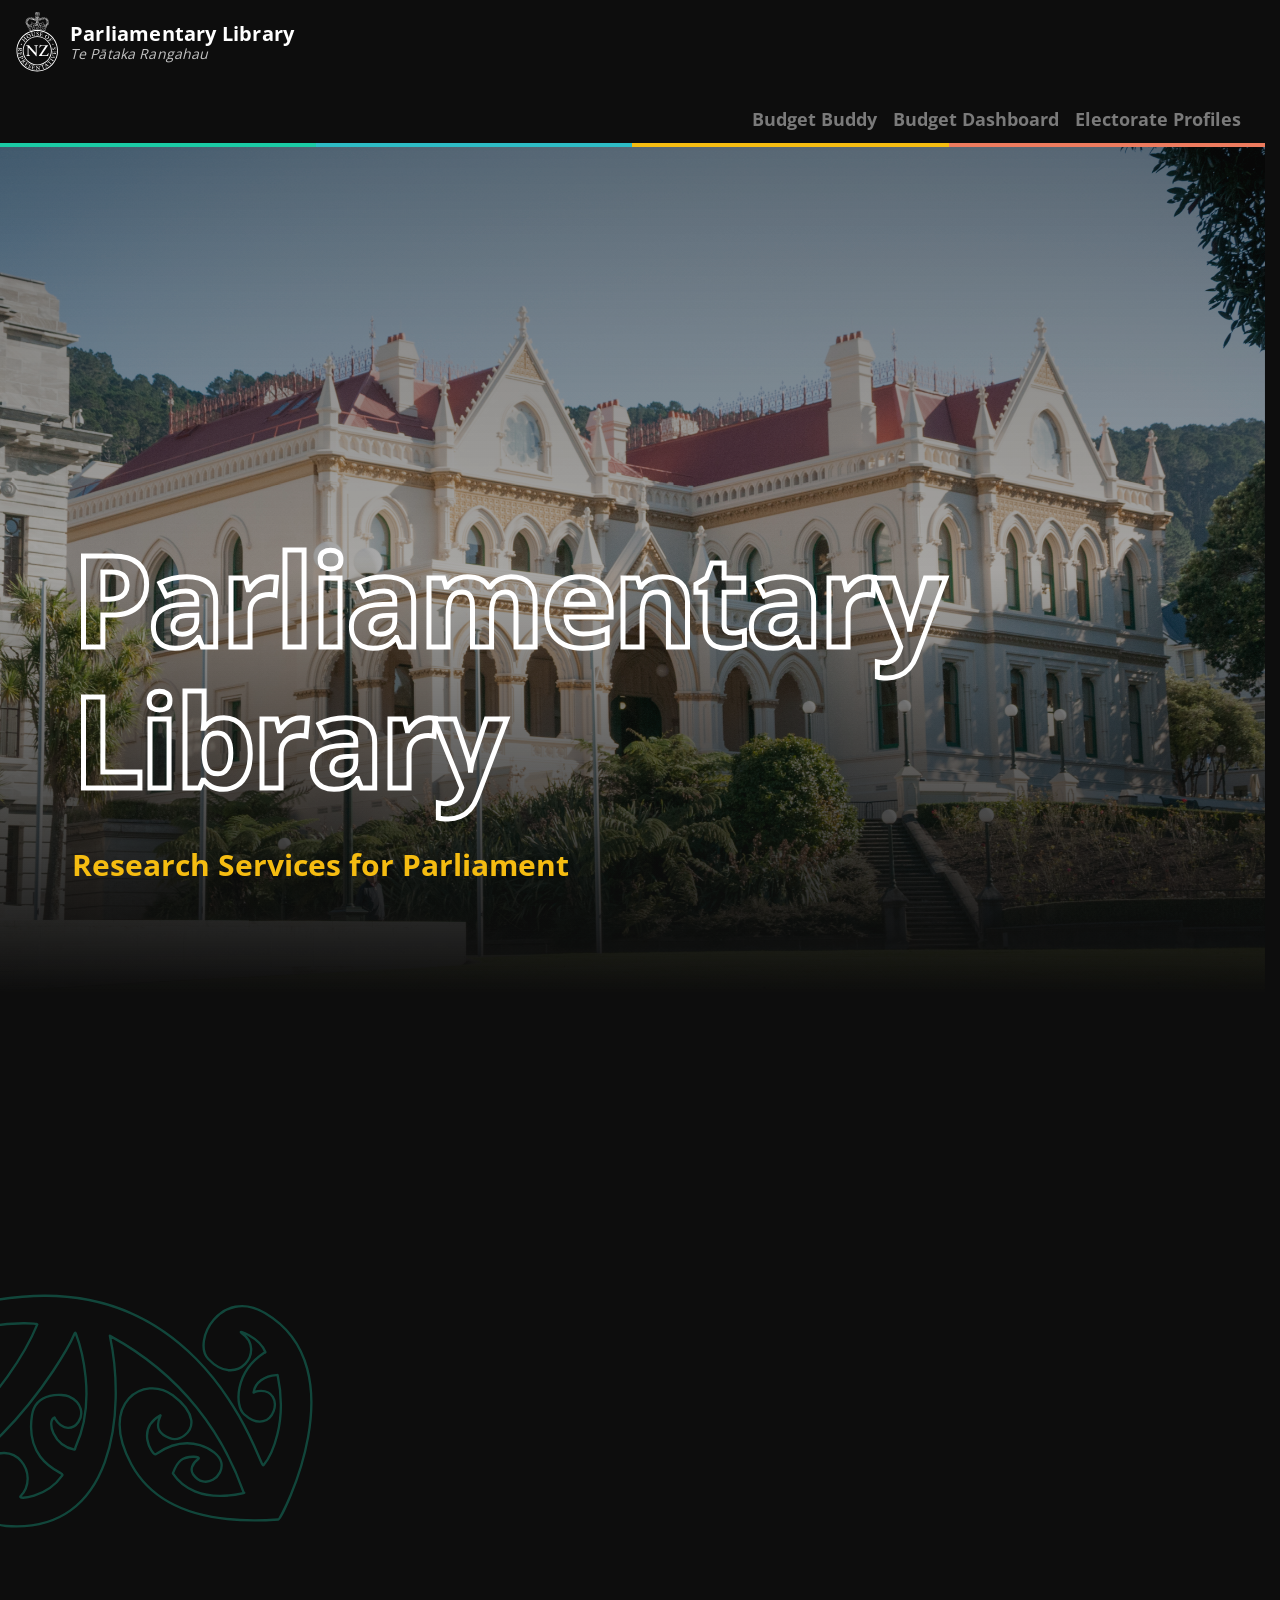
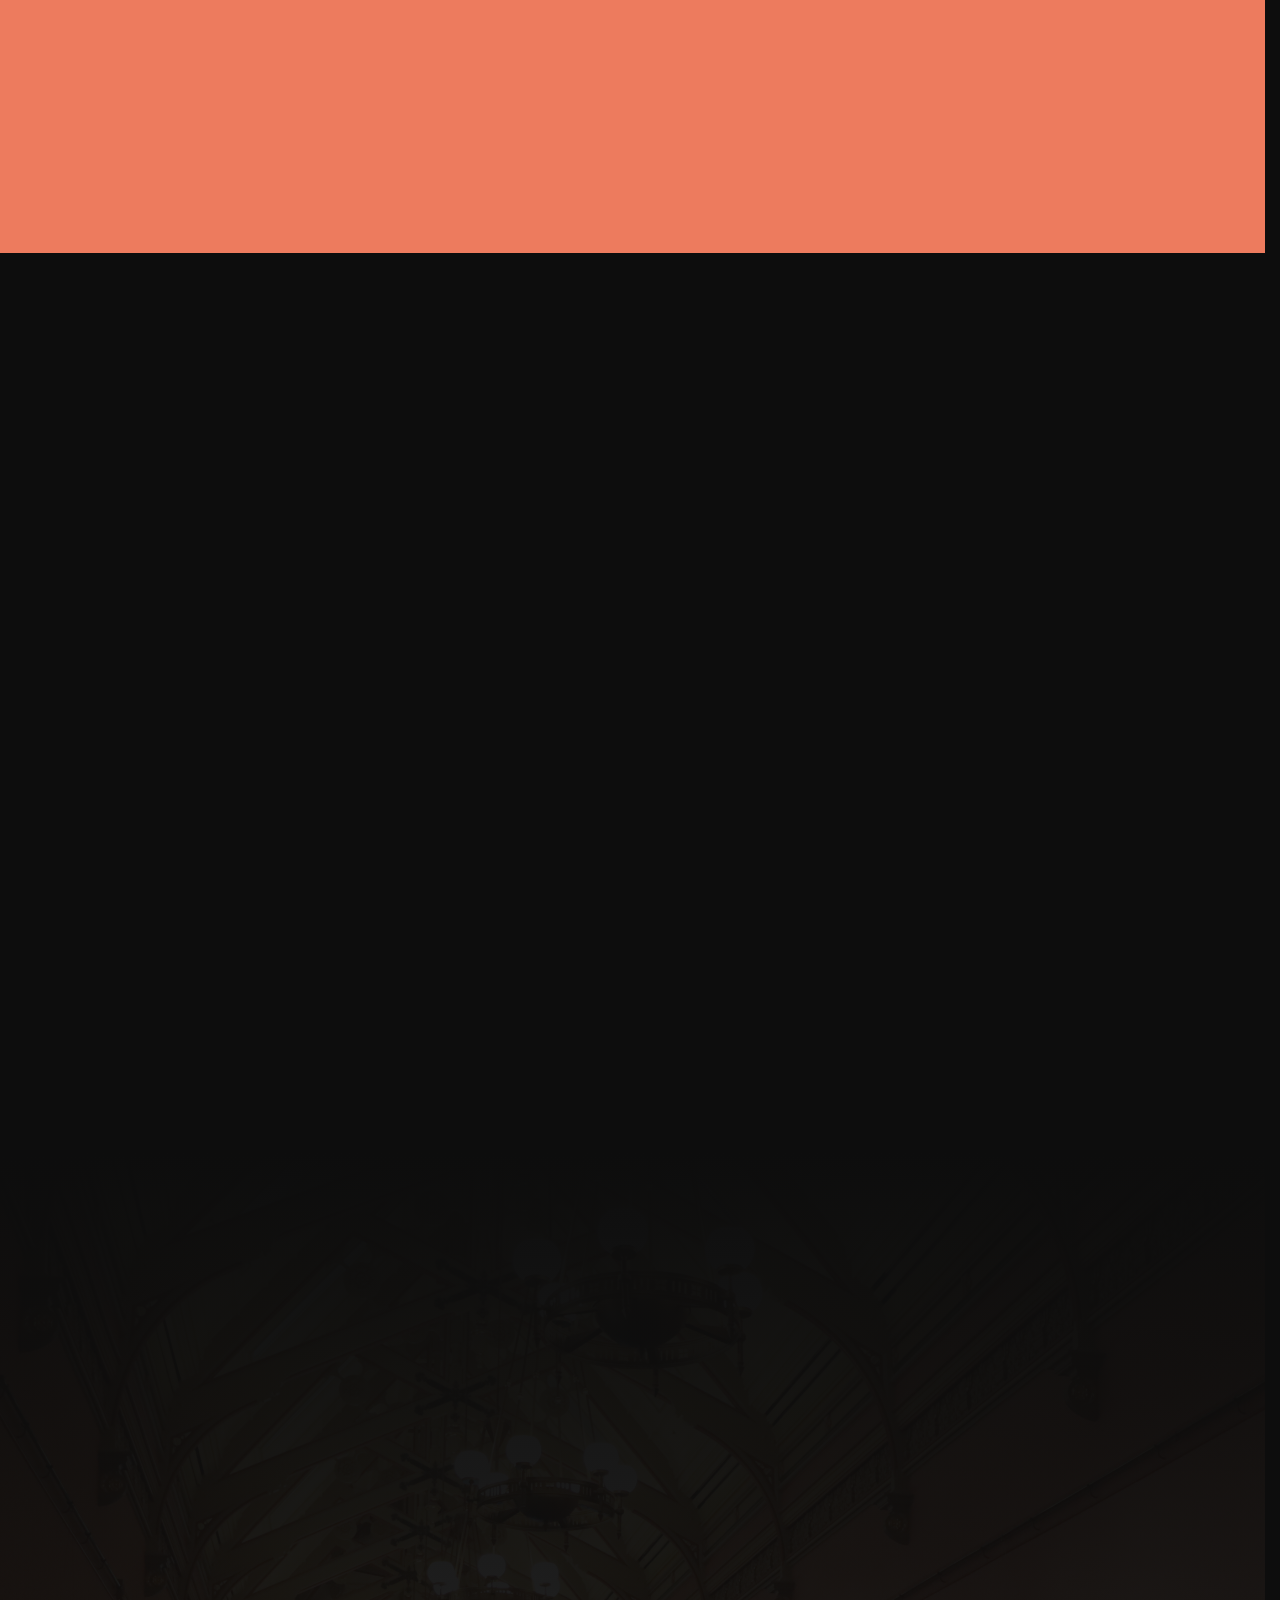
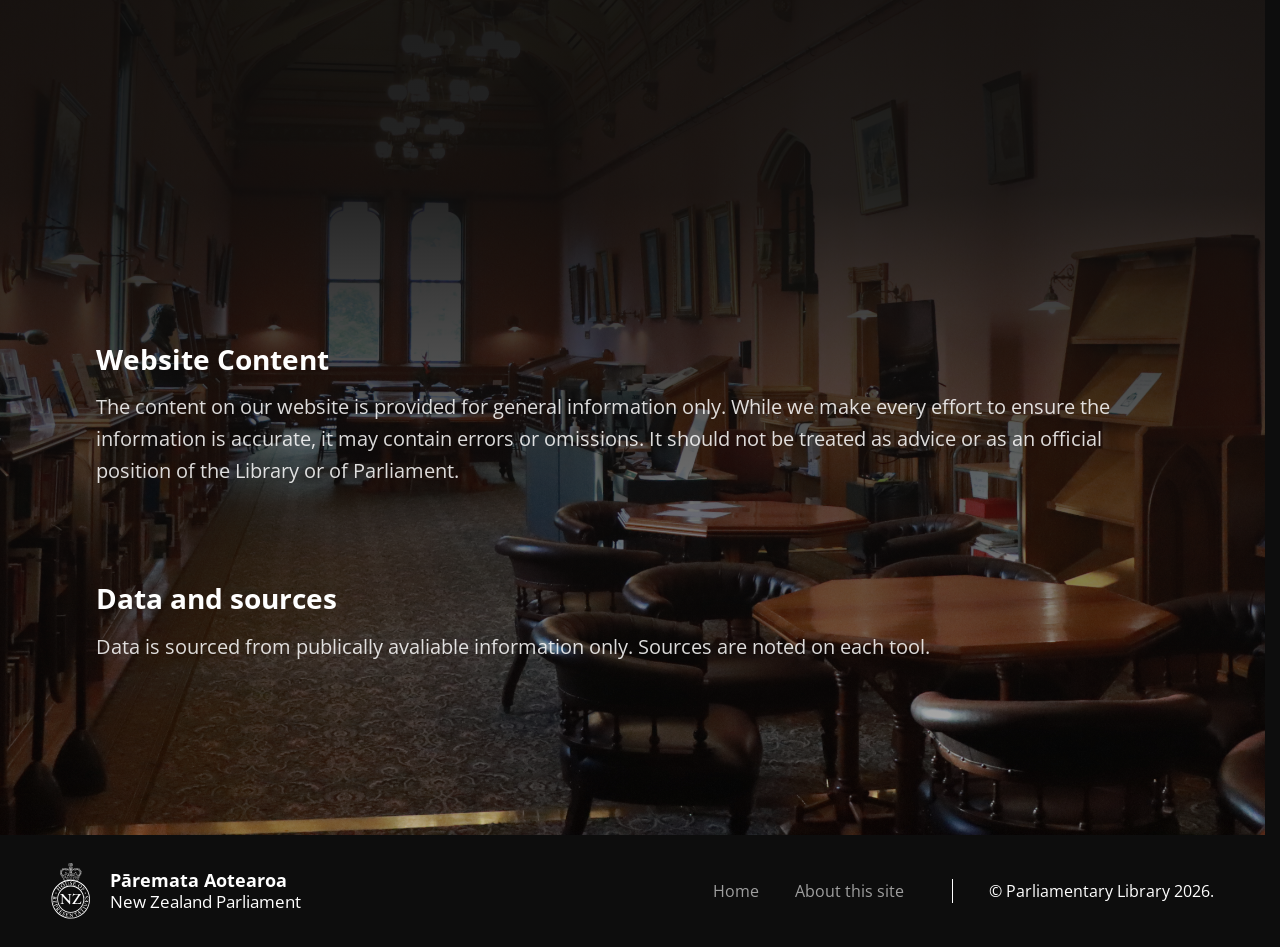
==== commit d7f146d4: "updated home page text, and removed black space in the about section for mobile view" ====
--- a/index.html
+++ b/index.html
@@ -57,7 +57,7 @@
 
   <section class="statement">
     <div class="koru-motif koru-motif-left" aria-hidden="true"></div>
-    <p class="big" id="statement-text" data-fade>The Parliamentary Library is a working 
+    <p class="big" id="statement-text" data-fade>The Parliamentary Library Te Pātaka Rangahau is a working 
       library that provides research services for members of Parliament and parliamentary staff. 
       We also answer requests from the public for information on any aspect of Parliament.</p>
   </section>
--- a/css/home.css
+++ b/css/home.css
@@ -4,8 +4,8 @@
 :root {
   --koru-url: url("../assets/images/koru.svg");
   --silhouette-url: url("../assets/images/library_silhouette.svg");
-  --hero-img: url("../assets/backgrounds/parliamentary-library-outdoors.jpg");
-  --notice-img: url("../assets/backgrounds/library-room-light.jpg");
+  --hero-img: url("../assets/backgrounds/Parliamentary-Library-Outdoors.jpg");
+  --notice-img: url("../assets/backgrounds/library-room-light.JPG");
 }
 
 
@@ -765,6 +765,11 @@
 
 /* Tablet: chapters stop sticking and stack to one column */
 @media (max-width: 900px) {
+
+    .chapters::after {
+    display: none;
+  }
+  
   .hero {
     padding: 60px 48px;
   }
